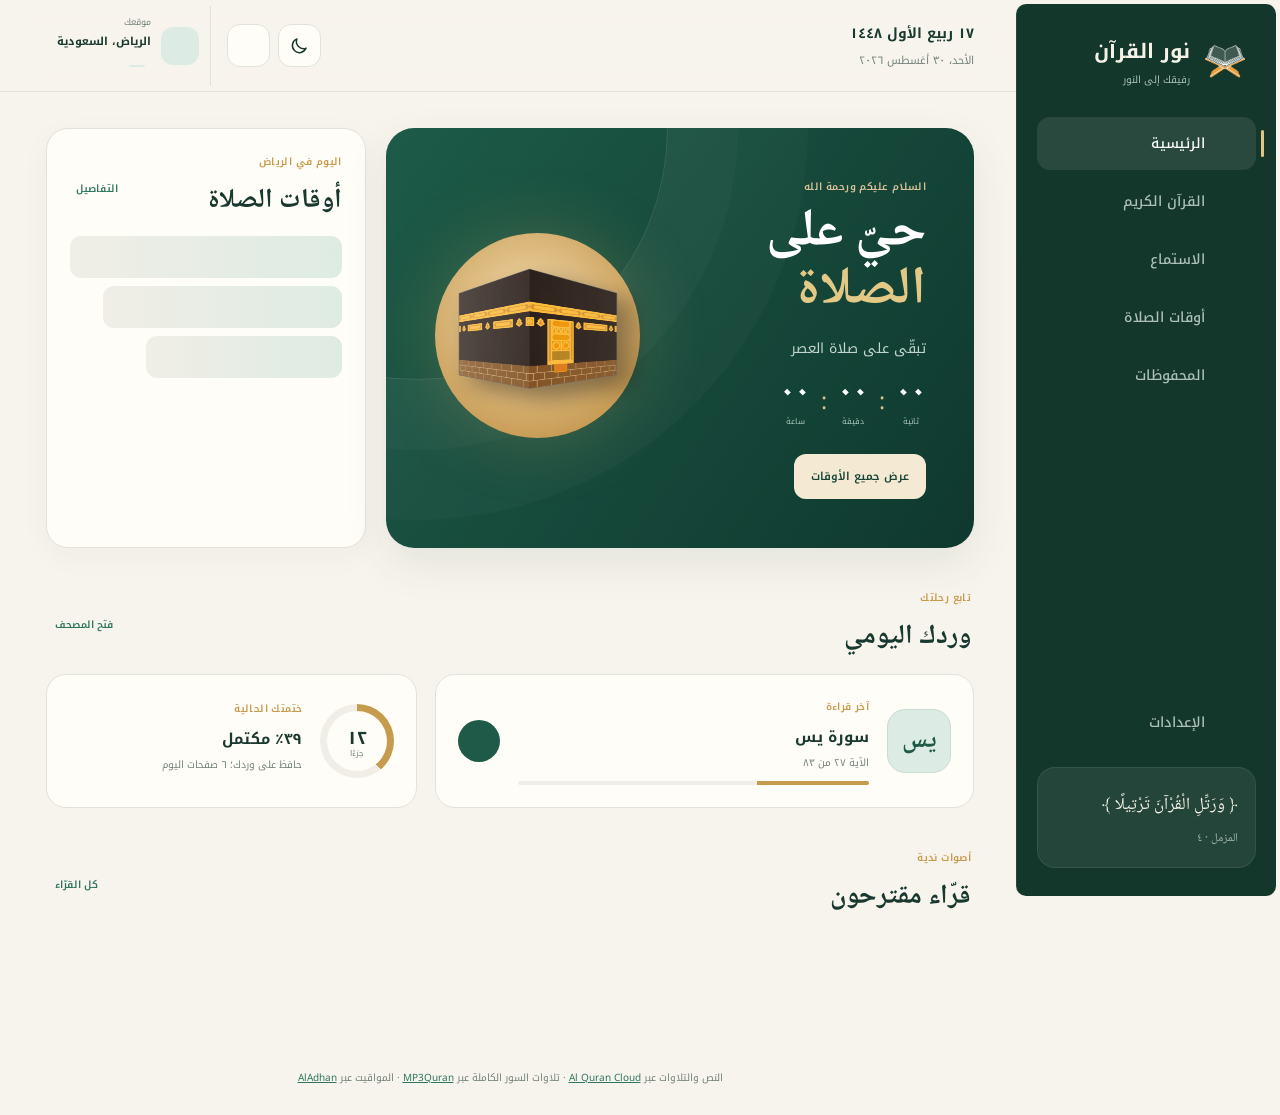
==== index.html @ 20596fef "Add files via upload" ====
<!doctype html>
<html lang="ar" dir="rtl">
  <head>
    <meta charset="utf-8" />
    <meta name="viewport" content="width=device-width, initial-scale=1" />
    <!-- <meta name="theme-color" content="#14372c" /> -->
    <meta name="apple-mobile-web-app-capable" content="yes" />
    <meta name="apple-mobile-web-app-status-bar-style" content="black-translucent" />
    <meta name="apple-mobile-web-app-title" content="نور القرآن" />
    <title>نور القرآن</title>
    <meta name="description" content="أوقات الصلاة، قراءة القرآن الكريم والاستماع إليه بصوت نخبة من القرّاء." />
    <link rel="manifest" href="manifest.webmanifest" />
    <link rel="icon" href="icons/logo.png" sizes="192x192" type="image/png" />
    <link rel="icon" href="icons/logo.png" sizes="512x512" type="image/png" />
    <link rel="apple-touch-icon" href="icons/apple-touch-icon.png" />
    <link rel="preconnect" href="https://fonts.googleapis.com">
    <link rel="preconnect" href="https://fonts.gstatic.com" crossorigin>
    <link href="https://fonts.googleapis.com/css2?family=Noto+Kufi+Arabic:wght@400;500;600;700&family=Noto+Naskh+Arabic:wght@500;600;700&family=Noto+Sans:wght@400;500;600;700&display=swap" rel="stylesheet">
    <link rel="stylesheet" href="styles.css?v=40" />
    <script src="i18n.js?v=2"></script>
  </head>
  <body>
    <div class="app-shell">
      <aside class="sidebar" id="appSidebar" data-i18n-aria="sidebar_aria" aria-label="التنقل الرئيسي">
        <a class="brand" href="#home" data-route="home" data-i18n-aria="brand_aria" aria-label="نور القرآن - الرئيسية">
          <span class="brand-mark" id="brandMark">
            <img src="icons/logo.png" alt="">
          </span>
          <span><b id="brandName">نور القرآن</b> <small data-i18n="brand_tagline">رفيقك إلى النور</small></span>
        </a>
        <nav class="side-nav">
          <button class="nav-item active" data-route="home"><span class="nav-icon" data-icon="home"></span> <span class="name" data-i18n="nav_home">الرئيسية</span></button>
          <button class="nav-item" data-route="quran"><span class="nav-icon" data-icon="book"></span> <span class="name" data-i18n="nav_quran">القرآن الكريم</span></button>
          <button class="nav-item" data-route="listen"><span class="nav-icon" data-icon="headphones"></span> <span class="name" data-i18n="nav_listen">الاستماع</span></button>
          <button class="nav-item" data-route="prayer"><span class="nav-icon" data-icon="clock"></span> <span class="name" data-i18n="nav_prayer">أوقات الصلاة</span></button>
          <button class="nav-item" data-route="favorites"><span class="nav-icon" data-icon="heart"></span> <span class="name" data-i18n="nav_favorites">المحفوظات</span></button>
        </nav>
        <div class="side-bottom">
          <button class="nav-item" data-route="settings"><span class="nav-icon" data-icon="settings"></span> <span class="name" data-i18n="nav_settings">الإعدادات</span></button>
          <div class="daily-card" lang="ar" dir="rtl">
            <span class="spark" data-icon="sparkle"></span>
            <p>﴿ وَرَتِّلِ الْقُرْآنَ تَرْتِيلًا ﴾</p>
            <small>المزمل · ٤</small>
          </div>
        </div>
      </aside>
      <main>
        <header class="topbar">
          <button class="menu-button" id="menuButton" data-icon="menu" data-i18n-aria="menu_aria" aria-label="فتح القائمة" aria-expanded="false" aria-controls="appSidebar"></button>
          <div class="top-date">
            <b id="hijriDate">١٧ ربيع الأول ١٤٤٨</b>
            <span id="gregorianDate">الأحد، ٣٠ أغسطس ٢٠٢٦</span>
          </div>
          <div class="top-actions">
            <button class="icon-button" id="themeQuick" data-icon="moon" data-i18n-aria="theme_aria" aria-label="تبديل المظهر"></button>
            <button class="icon-button" data-route="settings" data-icon="settings" data-i18n-aria="settings_aria" aria-label="الإعدادات"></button>
            <div class="location-pill" id="locationPill" role="button" tabindex="0">
              <span data-icon="pin"></span>
              <div>
                <small data-i18n="your_location">موقعك</small>
                <b>الرياض، السعودية</b><span class="location-source-badge" id="locationSourceBadge"></span>
              </div>
            </div>
          </div>
        </header>
        <section class="page active" id="homePage">
          <div class="home-grid">
            <article class="hero-card">
              <div class="hero-copy">
                <span class="eyebrow" data-i18n="greeting">السلام عليكم ورحمة الله</span>
                <h1><span data-i18n="hero_title">حيّ على</span> <em data-i18n="hero_em">الصلاة</em></h1>
                <p>تبقّى على صلاة العصر</p>
                <div class="countdown" id="countdown">
                  <span>٠٠<small>ساعة</small></span>
                  <i>:</i>
                  <span>٠٠<small>دقيقة</small></span>
                  <i>:</i>
                  <span>٠٠<small>ثانية</small></span>
                </div>
                <button class="soft-button" data-route="prayer" data-i18n="view_all_times">عرض جميع الأوقات</button>
              </div>
              <div class="hero-ornament" aria-hidden="true">
                <div class="sun-disc"></div>
                <div class="mosque-line">
                  <img src="icons/kaaba.png" alt="">
                </div>
              </div>
            </article>
            <article class="prayer-card" id="homePrayerCard" aria-live="polite">
              <div class="section-head">
                <div>
                  <span class="eyebrow" id="homeTodayIn">اليوم في الرياض</span>
                  <h2 data-i18n="prayer_times_heading">أوقات الصلاة</h2>
                </div>
                <button class="text-button" data-route="prayer" data-i18n="details">التفاصيل</button>
              </div>
              <div id="homePrayerList" class="prayer-list">
                <div class="skeleton-line"></div>
                <div class="skeleton-line"></div>
                <div class="skeleton-line"></div>
              </div>
            </article>
          </div>
          <div class="section-head wide">
            <div>
              <span class="eyebrow" data-i18n="continue_journey">تابع رحلتك</span>
              <h2 data-i18n="daily_wird">وردك اليومي</h2>
            </div>
            <button class="text-button" data-route="quran" data-i18n="open_mushaf">فتح المصحف</button>
          </div>
          <div class="reading-grid">
            <article class="continue-card">
              <div class="surah-medallion">يس</div>
              <div>
                <span class="eyebrow" data-i18n="last_read">آخر قراءة</span>
                <h3>سورة يس</h3>
                <p>الآية ٢٧ من ٨٣</p>
                <div class="progress">
                  <i style="width:32%"></i>
                </div>
              </div>
              <button class="round-play" data-route="quran" data-i18n-aria="continue_aria" aria-label="متابعة القراءة">
                <span class="directional-arrow" aria-hidden="true"></span>
              </button>
            </article>
            <article class="khatma-card">
              <div class="ring">
                <strong>١٢</strong>
                <small data-i18n="juz_unit">جزءًا</small>
              </div>
              <div>
                <span class="eyebrow" data-i18n="khatma_current">ختمتك الحالية</span>
                <h3><span id="khatmaPercent">٣٩٪</span> <span data-i18n="complete_suffix">مكتمل</span></h3>
                <p data-i18n="khatma_tip">حافظ على وردك؛ ٦ صفحات اليوم</p>
              </div>
            </article>
          </div>
          <div class="section-head wide">
            <div>
              <span class="eyebrow" data-i18n="sweet_voices">أصوات ندية</span>
              <h2 data-i18n="suggested_reciters">قرّاء مقترحون</h2>
            </div>
            <button class="text-button" data-route="listen" data-i18n="all_reciters">كل القرّاء</button>
          </div>
          <div class="reciters-strip" id="homeReciters"></div>
        </section>
        <section class="page" id="quranPage">
          <div class="page-title">
            <div>
              <span class="eyebrow" data-i18n="book_of_allah">كتاب الله</span>
              <h1 data-i18n="quran_title">القرآن الكريم</h1>
              <p data-i18n="quran_subtitle">اقرأ وتدبّر، واحفظ موضعك للعودة إليه في أي وقت.</p>
            </div>
            <div class="completion">
              <b>٣٩٪</b>
              <span data-i18n="current_khatma">الختمة الحالية</span>
            </div>
          </div>
          <div class="toolbar">
            <label class="search">
              <span data-icon="search"></span>
              <input id="surahSearch" type="search" data-i18n-placeholder="search_surah_ph" placeholder="ابحث باسم السورة..." />
            </label>
            <div class="segmented">
              <button class="active" id="tabSurahs" data-list-tab="surahs" data-i18n="tab_surahs">السور</button>
              <button id="tabJuz" data-list-tab="juz" data-i18n="tab_juz">الأجزاء</button>
              <button data-route="favorites" data-i18n="tab_favorites">المحفوظات</button>
            </div>
          </div>
          <div class="surah-list" id="surahList"></div>
        </section>
        <section class="page" id="readerPage">
          <div class="reader-top">
            <button class="back-button" data-route="quran" data-i18n="back_to_surahs">العودة للسور</button>
            <div>
              <span id="readerMeta"></span>
              <h1 id="readerTitle">—</h1>
            </div>
            <div class="font-control">
              <button class="icon-button" id="fontButton" data-icon="textSize" data-i18n-aria="font_aria" aria-label="حجم الخط" aria-expanded="false" aria-controls="fontMenu"></button>
              <div class="font-menu" id="fontMenu" hidden>
                <button type="button" data-font-size="26">صغير</button>
                <button type="button" data-font-size="31">متوسط</button>
                <button type="button" data-font-size="38">كبير</button>
              </div>
            </div>
          </div>
          <article class="mushaf">
            <div class="bismillah" hidden>بِسْمِ اللَّهِ الرَّحْمَنِ الرَّحِيمِ</div>
            <div id="ayahText" class="ayah-text" aria-live="polite">
              <p class="empty-inline" data-i18n="loading_ayahs">جاري تحميل الآيات...</p>
            </div>
            <div class="ayah-actions">
              <button id="saveReading" data-i18n="save_position">حفظ الموضع</button>
              <button id="listenCurrentSurah" data-i18n="listen_to_surah">استمع للسورة</button>
              <button id="shareCurrentSurah" data-i18n="share_action">مشاركة</button>
            </div>
          </article>
        </section>
        <section class="page" id="listenPage">
          <div class="page-title">
            <div>
              <span class="eyebrow" data-i18n="listen_heart">استمع بقلبك</span>
              <h1 data-i18n="listen_title">الاستماع للقرآن</h1>
              <p data-i18n="listen_subtitle">القرآن كاملًا بأصوات عشرة من نخبة قرّاء العالم الإسلامي.</p>
            </div>
          </div>
          <div class="listen-toolbar">
            <label class="search reciter-search">
              <span data-icon="search"></span>
              <input id="reciterSearch" type="search" data-i18n-placeholder="reciter_search_ph" placeholder="ابحث عن قارئ..." />
            </label>
            <label class="surah-picker">
              <span data-i18n="surah_label">السورة</span>
              <select id="listenSurah"></select>
            </label>
          </div>
          <div class="reciters-grid" id="recitersGrid"></div>
        </section>
        <section class="page" id="prayerPage">
          <div class="page-title">
            <div>
              <span class="eyebrow" data-i18n="precise_times">مواقيت دقيقة</span>
              <h1 data-i18n="prayer_title">أوقات الصلاة</h1>
              <p id="prayerLocationLabel" data-i18n="loading_location">جاري تحديد الموقع وطريقة الحساب...</p>
            </div>
            <div class="location-actions">
              <button class="outline-button" id="useLocation"><span data-i18n="use_my_location">استخدام موقعي</span></button>
              <button class="outline-button" id="pickLocationManually"><span data-i18n="choose_location">اختيار الموقع</span></button>
            </div>
          </div>
          <div class="prayer-hero">
            <div>
              <span data-i18n="next_prayer">الصلاة القادمة</span>
              <h2 id="nextPrayerName">—</h2>
              <p><span data-i18n="remaining_word">متبقٍّ</span> <b id="prayerCountdown">—:—:—</b></p>
            </div>
            <div class="adhan-time">
              <small data-i18n="adhan_time">وقت الأذان</small>
              <strong id="nextPrayerTime">—:—</strong>
              <span id="nextPrayerPeriod"></span>
            </div>
          </div>
          <div class="week-prayers">
            <div class="week-head">
              <button id="previousDay" data-direction-icon="previous"></button>
              <h3 id="prayerDateLabel">اليوم</h3>
              <button id="nextDay" data-direction-icon="next"></button>
            </div>
            <div class="prayer-tiles" id="prayerTiles"></div>
          </div>
          <div class="info-grid">
            <article>
              <span data-icon="sunrise"></span>
              <div>
                <small data-i18n="sunrise_word">شروق الشمس</small>
                <b id="sunriseInfo">—</b>
              </div>
            </article>
            <article>
              <span data-icon="moon"></span>
              <div>
                <small data-i18n="midnight_word">منتصف الليل</small>
                <b id="midnightInfo">—</b>
              </div>
            </article>
            <article>
              <span class="qibla-arrow" id="qiblaArrow" data-icon="navigation"></span>
              <div>
                <small data-i18n="qibla_word">اتجاه القبلة</small>
                <b id="qiblaInfo">—</b>
              </div>
            </article>
          </div>
        </section>
        <section class="page" id="favoritesPage">
          <div class="page-title">
            <div>
              <span class="eyebrow" data-i18n="personal_space">مساحتك الخاصة</span>
              <h1 data-i18n="fav_title">المحفوظات</h1>
              <p data-i18n="fav_subtitle">الآيات والسور ومواضع القراءة التي حفظتها.</p>
            </div>
          </div>
          <div id="favoritesContent"></div>
        </section>
        <section class="page" id="settingsPage">
          <div class="page-title">
            <div>
              <span class="eyebrow" data-i18n="tailored">تجربة تناسبك</span>
              <h1 data-i18n="settings_title">الإعدادات</h1>
              <p data-i18n="settings_subtitle">خصّص مظهر قرائن ولغته وتفضيلات التنبيه.</p>
            </div>
          </div>
          <div class="settings-layout">
            <section class="settings-card">
              <div class="settings-title">
                <span data-icon="palette"></span>
                <div>
                  <h2 data-i18n="appearance_title">مظهر التطبيق</h2>
                  <p data-i18n="appearance_subtitle">اختر الوضع المريح لعينيك</p>
                </div>
              </div>
              <div class="theme-options">
                <button data-theme-value="light"><i class="preview light-preview"></i> <b data-i18n="theme_light">نهاري</b></button>
                <button data-theme-value="dark"><i class="preview dark-preview"></i> <b data-i18n="theme_dark">ليلي</b></button>
                <button class="selected" data-theme-value="system"><i class="preview system-preview"></i> <b data-i18n="theme_system">النظام</b></button>
              </div>
            </section>
            <section class="settings-card">
              <div class="settings-title">
                <span data-icon="language"></span>
                <div>
                  <h2 data-i18n="language_title">لغة التطبيق</h2>
                  <p data-i18n="language_subtitle">اختر من أكثر من ٢٠ لغة</p>
                </div>
              </div>
              <label class="select-label" style="margin-bottom: 14px;">
                <span data-i18n="display_language">لغة العرض</span>
                <select id="languageSelect"></select>
              </label>
              <label class="toggle-row">
                <div>
                  <b data-i18n="eastern_numerals">الأرقام العربية</b>
                  <small data-i18n="eastern_numerals_desc">عرض الأوقات بالأرقام ١، ٢، ٣</small>
                </div>
                <input id="easternNumeralsToggle" type="checkbox" checked />
              </label>
            </section>
            <section class="settings-card">
              <div class="settings-title">
                <span data-icon="bell"></span>
                <div>
                  <h2 data-i18n="prayer_notif_title">الصلاة والتنبيهات</h2>
                  <p data-i18n="prayer_notif_subtitle">تحكّم في التذكيرات</p>
                </div>
              </div>
              <label class="toggle-row">
                <div>
                  <b data-i18n="prayer_notif_toggle">تنبيه وقت الصلاة</b>
                  <small data-i18n="prayer_notif_desc">إشعار نظام عند دخول الوقت</small>
                </div>
                <input id="prayerNotifications" type="checkbox" />
              </label>
              <label class="toggle-row">
                <div>
                  <b data-i18n="daily_reminder_toggle">تذكير الورد اليومي</b>
                  <small data-i18n="daily_reminder_desc">تذكير يومي داخل التطبيق</small>
                </div>
                <input id="dailyReminder" type="checkbox" />
              </label>
              <label class="toggle-row">
                <div>
                  <b data-i18n="sunrise_notif_toggle">إشعار الشروق</b>
                  <small data-i18n="sunrise_notif_desc">قبل الشروق بعشر دقائق</small>
                </div>
                <input id="sunriseNotification" type="checkbox" />
              </label>
            </section>
            <section class="settings-card">
              <div class="settings-title">
                <span data-icon="pin"></span>
                <div>
                  <h2 data-i18n="location_calc_title">الموقع والحساب</h2>
                  <p data-i18n="location_calc_subtitle">إعدادات المواقيت والبيانات</p>
                </div>
              </div>
              <button class="setting-link" id="settingsLocation">
                <span><b data-i18n="location_label">الموقع</b> <small id="settingsLocationText">الرياض، السعودية</small><span class="location-source-badge" id="settingsLocationSourceBadge"></span></span>
                <i class="setting-chevron" aria-hidden="true"></i>
              </button>
              <label class="select-label method-label">
                <span data-i18n="calc_method_label">طريقة حساب الصلاة</span>
                <select id="calculationMethod">
                  <option value="4" data-i18n="cm_umm_qura">جامعة أم القرى</option>
                  <option value="3" data-i18n="cm_mwl">رابطة العالم الإسلامي</option>
                  <option value="5" data-i18n="cm_egypt">الهيئة المصرية العامة للمساحة</option>
                  <option value="2" data-i18n="cm_isna">الجمعية الإسلامية لأمريكا الشمالية</option>
                  <option value="8" data-i18n="cm_gulf">منطقة الخليج</option>
                  <option value="10" data-i18n="cm_qatar">دولة قطر</option>
                  <option value="13" data-i18n="cm_turkey">رئاسة الشؤون الدينية التركية</option>
                </select>
              </label>
              <button class="setting-link" id="clearLocalData">
                <span><b data-i18n="clear_data">مسح البيانات المحلية</b> <small data-i18n="clear_data_desc">المحفوظات وموضع القراءة والإعدادات</small></span>
                <i class="setting-chevron" aria-hidden="true"></i>
              </button>
              <button class="setting-link" id="openAbout">
                <span><b data-i18n="about">حول نور القرآن</b> <small id="aboutVersion" data-i18n="about_version">الإصدار ٢.٠ · البيانات: Al Quran Cloud وAlAdhan</small></span>
                <i class="setting-chevron" aria-hidden="true"></i>
              </button>
            </section>
          </div>
        </section>
      </main>
    </div>
    <div class="player" id="player" hidden>
      <div class="player-surah"><img src="icons/images/Mishari.jpg" alt="صورة القارئ مشاري راشد العفاسي" decoding="async"></div>
      <div class="track-info">
        <b id="trackTitle">سورة الرحمن</b>
        <span id="trackReciter">مشاري راشد العفاسي</span>
        <small id="playerStatus" class="player-status" role="status" aria-live="polite"></small>
      </div>
      <audio id="audio" preload="metadata"></audio>
      <div class="player-controls">
        <button id="prevTrack" data-icon="skipBack" aria-label="الآية السابقة"></button>
        <button id="playPause" class="main-play" data-icon="play" aria-label="تشغيل" aria-pressed="false"></button>
        <button id="nextTrack" data-icon="skipForward" aria-label="الآية التالية"></button>
        <button id="automatic" data-icon="autoplay" aria-label="تفعيل الانتقال التلقائي بين السور" aria-pressed="false"></button>
      </div>
      <div class="timeline">
        <span id="currentTime">٠:٠٠</span>
        <input id="seek" type="range" min="0" max="100" value="0">
        <span id="duration">—:—</span>
      </div>
      <label class="volume-control" aria-label="مستوى الصوت"><span data-icon="volume"></span><input id="volume" type="range" min="0" max="1" step="0.05" value="1"></label>
      <button class="close-player" id="closePlayer" data-icon="close" aria-label="إغلاق مشغّل التلاوة"></button>
    </div>
    <div class="mobile-backdrop" id="backdrop"></div>
    <div class="toast" id="toast" role="status" aria-live="polite"></div>
    <div class="modal-overlay" id="locationModal" hidden>
      <div class="modal-card">
        <div class="modal-head">
          <h2 data-i18n="choose_location">اختيار الموقع</h2>
          <button class="icon-button" id="closeLocationModal" data-icon="close" data-i18n-aria="close_aria" aria-label="إغلاق"></button>
        </div>
        <button class="outline-button" id="modalUseCurrentLocation" style="width:100%"><span data-i18n="use_my_location">استخدام موقعي</span></button>
        <label class="search">
          <span data-icon="search"></span>
          <input id="citySearchInput" type="search" data-i18n-placeholder="search_city_ph" placeholder="ابحث عن مدينة أو دولة...">
        </label>
        <div id="citySearchResults" class="city-results"></div>
      </div>
    </div>
    <div class="modal-overlay" id="aboutModal" hidden>
      <article class="modal-card about-card" role="dialog" aria-modal="true" aria-labelledby="aboutTitle">
        <div class="modal-head">
          <h2 id="aboutTitle">حول نور القرآن</h2>
          <button class="icon-button" id="closeAbout" data-icon="close" aria-label="إغلاق"></button>
        </div>
        <p>تطبيق للقراءة والاستماع وحفظ السور والآيات ومواضع القراءة، مع مواقيت الصلاة واتجاه القبلة.</p>
        <p>الإصدار ٢.٠</p>
        <p>مصادر البيانات: <a href="https://alquran.cloud" target="_blank" rel="noreferrer">Al Quran Cloud</a> و<a href="https://mp3quran.net" target="_blank" rel="noreferrer">MP3Quran</a> و<a href="https://aladhan.com" target="_blank" rel="noreferrer">AlAdhan</a>.</p>
      </article>
    </div>
    <div class="modal-overlay" id="ayahActionsModal" hidden>
      <article class="modal-card ayah-actions-card" role="dialog" aria-modal="true" aria-labelledby="ayahActionsTitle">
        <div class="modal-head">
          <h2 id="ayahActionsTitle" lang="ar" dir="rtl"></h2>
          <button class="icon-button" id="closeAyahActions" data-icon="close" aria-label="إغلاق"></button>
        </div>
        <div id="explanation">نص تفسير الأيه...</div>
        <div class="ayah-context-actions">
          <button type="button" id="saveAyahAction">حفظ الآية</button>
          <button type="button" id="shareAyahAction">مشاركة الآية</button>
        </div>
      </article>
    </div>
    <footer class="source-credit">
      <span data-i18n="footer_credit_1">النص والتلاوات عبر</span>
      <a href="https://alquran.cloud" target="_blank" rel="noreferrer">Al Quran Cloud</a>
      <span id="fullRecitationsCredit">· تلاوات السور الكاملة عبر</span>
      <a href="https://mp3quran.net" target="_blank" rel="noreferrer">MP3Quran</a>
      <span data-i18n="footer_credit_2">· المواقيت عبر</span>
      <a href="https://aladhan.com" target="_blank" rel="noreferrer">AlAdhan</a>
    </footer>
    <script src="app.js?v=40"></script>
  </body>
</html>
---- styles.css ----
:root {
  --bg: #f7f4ed;
  --surface: #fffdf8;
  --surface-2: #f0eee6;
  --ink: #19382f;
  --muted: #73827c;
  --line: #e3e2d9;
  --green: #1e5a47;
  --green-2: #2e765e;
  --mint: #dcebe3;
  --gold: #c79b4d;
  --shadow: 0 16px 44px rgba(29,62,51,.09);
  --radius: 22px;
  --font-ui: "Noto Kufi Arabic",sans-serif;
  --font-quran: "Noto Naskh Arabic",serif;
}
* {
  box-sizing: border-box;
}
html {
  scroll-behavior: smooth;
}
body {
  margin: 0;
  -webkit-tap-highlight-color: transparent;
  background: var(--bg);
  color: var(--ink);
  font-family: var(--font-ui);
  font-size: 14px;
}
:focus-visible {
  outline-color: #e1c586 !important;
}
button,a,input,article {
  outline-color: #0000 !important;
}
img {
  transition: .2s !important;
}
.ui-icon {
  width: 1.25em;
  height: 1.25em;
  display: block;
  flex: 0 0 auto;
  fill: none;
  stroke: currentColor;
  stroke-width: 1.8;
  stroke-linecap: round;
  stroke-linejoin: round;
}
.has-icon {
  display: inline-flex;
  align-items: center;
  justify-content: center;
  gap: 7px;
}
.icon-button,.menu-button,.player-controls button,.close-player {
  align-items: center;
  justify-content: center;
}
.icon-button,.player-controls button,.close-player {
  display: inline-flex;
}
.icon-button .ui-icon,.menu-button .ui-icon,.player-controls .ui-icon,.close-player .ui-icon {
  width: 20px;
  height: 20px;
}

#closeLocationModal:active, .outline-button:active, .icon-button:active, .back-button:active svg, .text-button:active {
  opacity: .7;
}

.app-shell {
  min-height: 100vh;
}
.sidebar {
  position: fixed;
  overflow: auto;
  z-index: 100;
  inset-block: 0;
  inset-inline: 0 auto;
  width: 260px;
  background: #14372c;
  color: #f6f2e7;
  padding: 28px 20px;
  display: flex;
  flex-direction: column;
  border-inline-end: 1px solid rgba(255,255,255,.08);
  margin: 4px;
  margin-left: 0;
  border-radius: 10px;
}
[dir="ltr"] .sidebar {
  margin-left: 4px;
  margin-right: 0 !important;
  border-radius: 10px;
}
.brand {
  display: flex;
  gap: 12px;
  align-items: center;
  color: inherit;
  text-decoration: none;
  padding: 0 8px 28px;
}
.brand-mark {
  display: grid;
  place-items: center;
  width: 46px;
  height: 46px;
  border-radius: 15px;
  background: #e9d4a800;
  color: #14372c;
  font-family: var(--font-quran);
  font-size: 28px;
  font-weight: 700;
  /* box-shadow: inset 0 0 0 5px rgba(255,255,255,.25); */
}
.brand-mark img {
  height: 40px;
}
.brand b {
  display: block;
  font-size: 20px;
}
.brand small {
  display: block;
  color: #a9c0b7;
  font-size: 10px;
  /* margin-top: 2px; */
}
.side-nav {
  display: grid;
  gap: 5px;
}
.nav-item {
  border: 0;
  width: 100%;
  background: transparent;
  color: #acc0b9;
  border-radius: 13px;
  padding: 13px 16px;
  display: flex;
  align-items: center;
  gap: 13px;
  font: 500 13px var(--font-ui);
  cursor: pointer;
  text-align: start;
  transition: .2s;
}
.nav-item .nav-icon {
  font-size: 19px;
  width: 22px;
  text-align: center;
}
.nav-item .nav-icon .ui-icon { width: 21px; height: 21px; margin: auto; }
.nav-item .name { width: auto; font-size: inherit; text-align: start; }
.nav-item:hover,.nav-item.active {
  background: rgba(255,255,255,.09);
  color: white;
}
.nav-item.active {
  box-shadow: inset -3px 0 #e1c586;
}
.side-bottom {
  margin-top: auto;
}
.daily-card {
  position: relative;
  overflow: hidden;
  margin-top: 18px;
  padding: 17px;
  background: rgba(255,255,255,.07);
  border: 1px solid rgba(255,255,255,.08);
  border-radius: 18px;
}
.daily-card .spark {
  position: absolute;
  left: 12px;
  top: 8px;
  color: #e1c586;
}
.daily-card p {
  font-family: var(--font-quran);
  font-size: 17px;
  margin: 6px 0;
}
.daily-card small {
  color: #9db6ad;
}
main {
  margin-inline-start: 260px;
  min-height: 100vh;
}
.topbar {
  height: 92px;
  display: flex;
  align-items: center;
  justify-content: space-between;
  padding: 0 4.5%;
  border-bottom: 1px solid var(--line);
  background: color-mix(in srgb,var(--bg) 88%,transparent);
  backdrop-filter: blur(14px);
  position: sticky;
  top: 0;
  z-index: 30;
}
.top-date b,.top-date span {
  display: block;
}
.top-date span {
  font-size: 11px;
  color: var(--muted);
  margin-top: 3px;
}
.top-actions {
  display: flex;
  align-items: center;
  gap: 8px;
}
.icon-button {
  width: 43px;
  height: 43px;
  border: 1px solid var(--line);
  background: var(--surface);
  border-radius: 13px;
  color: var(--ink);
  font-size: 18px;
  cursor: pointer;
}
.location-pill {
  display: flex;
  align-items: center;
  gap: 10px;
  margin-inline-start: 8px;
  padding: 7px 11px;
  border-inline-start: 1px solid var(--line);
}
.location-pill>span {
  display: grid;
  place-items: center;
  width: 38px;
  height: 38px;
  border-radius: 12px;
  background: var(--mint);
}
.location-pill small,.location-pill b {
  display: block;
}
.location-pill small {
  color: var(--muted);
  font-size: 9px;
}
.location-pill b {
  font-size: 11px;
}
.menu-button {
  display: none;
}
#menuButton svg {
  width: 24px !important;
  height: 24px !important;
}

.page {
  display: none;
  padding: 36px 4.5% 120px;
  max-width: 1500px;
  margin: auto;
  animation: pageIn .35s ease;
}
.page.active {
  display: block;
}
@keyframes pageIn {
  from {
    opacity: 0;
    transform: translateY(8px);
  }
  to {
    opacity: 1;
    transform: none;
  }
}
.home-grid {
  display: grid;
  grid-template-columns: minmax(0,1.7fr) minmax(320px,.8fr);
  gap: 20px;
}
.hero-card {
  position: relative;
  overflow: hidden;
  min-height: 420px;
  border-radius: 28px;
  background: linear-gradient(125deg,#1d5b48,#0f382e);
  color: white;
  padding: 48px;
  display: flex;
  align-items: center;
  box-shadow: var(--shadow);
}
.hero-card:before {
  content: "";
  position: absolute;
  width: 500px;
  height: 500px;
  left: -220px;
  top: -250px;
  border: 1px solid rgba(255,255,255,.12);
  border-radius: 50%;
  box-shadow: 0 0 0 70px rgba(255,255,255,.025),0 0 0 140px rgba(255,255,255,.018);
}
.hero-copy {
  position: relative;
  z-index: 2;
}
.eyebrow {
  display: block;
  color: var(--gold);
  font-size: 10px;
  font-weight: 600;
  letter-spacing: .04em;
  margin-bottom: 7px;
}
.hero-card .eyebrow {
  color: #d8c397;
}
.hero-card h1 {
  font-family: var(--font-quran);
  font-size: 53px;
  line-height: 1.1;
  margin: 9px 0 14px;
}
.hero-card h1 em {
  color: #e4c886;
  font-style: normal;
}
.hero-card p {
  color: #c4d5cf;
  margin: 0 0 18px;
}
.countdown {
  direction: ltr;
  display: flex;
  align-items: flex-start;
  gap: 11px;
  margin-bottom: 25px;
}
[dir="rtl"] .countdown {
  justify-content: right;
}
[dir="ltr"] h1, [dir="ltr"] h2 {
  font-family: inherit !important;
}
.countdown span {
  font-size: 26px;
  font-weight: 600;
  display: grid;
  text-align: center;
  line-height: 1;
}
.countdown small {
  font: 400 8px var(--font-ui);
  color: #a9c4bb;
  margin-top: 8px;
}
.countdown i {
  font-style: normal;
  color: #d9c18b;
  font-size: 23px;
}
.soft-button,.primary-button {
  border: 0;
  border-radius: 12px;
  padding: 12px 17px;
  background: #f4ead4;
  color: #164335;
  font: 600 11px var(--font-ui);
  cursor: pointer;
}
.hero-ornament {
  position: absolute;
  left: 0;
  bottom: 0;
  width: 52%;
  height: 100%;
}
.sun-disc {
  position: absolute;
  width: 205px;
  height: 205px;
  border-radius: 50%;
  background: radial-gradient(circle at 45% 40%,#f4ddb0,#b98636);
  left: 16%;
  top: 25%;
  box-shadow: 0 0 70px rgba(218,183,107,.23);
}
.mosque-line {
  position: absolute;
  user-select: none;
  padding-bottom: 8px;
  top: 0;
  bottom: 0;
  left: 16%;
  font-size: 280px;
  color: #0b2d25;
  transform: scaleX(1.35);
  opacity: .95;
  display: flex;
  align-items: center;
  justify-content: center;
  width: 205px;
}
.mosque-line::after {
  position: absolute;
  z-index: 5;
  content: '';
  width: 100%;
  height: 100%;
  left: 0;
  top: 0;
}
.mosque-line img {
    max-height: 130px !important;
    margin-bottom: 10px;
    filter: drop-shadow(10px 10px 10px #00000063);
}
.prayer-card,.settings-card,.week-prayers {
  background: var(--surface);
  border: 1px solid var(--line);
  border-radius: var(--radius);
  padding: 23px;
  box-shadow: 0 8px 30px rgba(30,60,50,.04);
}
.section-head {
  display: flex;
  justify-content: space-between;
  align-items: center;
  margin-bottom: 12px;
}
.section-head h2,.page-title h1 {
  font-family: var(--font-quran);
  font-size: 27px;
  margin: 0;
}
.text-button {
  border: 0;
  background: none;
  color: var(--green-2);
  font: 600 10px var(--font-ui);
  cursor: pointer;
}
[dir="rtl"] .text-button, [dir="rtl"] .has-icon {
  direction: ltr;
}

[dir="ltr"] .text-button, [dir="ltr"] .has-icon {
  direction: rtl;
}

.prayer-row {
  height: 52px;
  display: flex;
  justify-content: space-between;
  align-items: center;
  border-top: 1px solid var(--line);
  padding: 0 8px;
}
.prayer-row:first-of-type {
  border-top: 0;
}
.prayer-row div {
  display: flex;
  align-items: center;
  gap: 10px;
}
.prayer-icon {
  width: 29px;
  color: var(--green-2);
  font-size: 18px;
  text-align: center;
}
.prayer-icon .ui-icon { width: 20px; height: 20px; margin: auto; }
.prayer-icon.sunrise {
  color: var(--gold);
}
.prayer-row b {
  font-size: 12px;
}
.prayer-row time {
  direction: ltr;
  font-weight: 600;
}
.prayer-row.current {
  position: relative;
  background: var(--mint);
  border: 0;
  border-radius: 12px;
  color: var(--green);
  box-shadow: 0 1px 0 7px var(--surface);
}
.prayer-row.current svg {
  /* stroke: rgb(228 203 141); */
}
.prayer-row.current small {
  font-size: 8px;
  background: var(--green);
  color: white;
  padding: 3px 7px;
  border-radius: 20px;
}
.wide {
  margin: 40px 3px 14px;
}
.reading-grid {
  display: grid;
  grid-template-columns: 1.45fr 1fr;
  gap: 18px;
}
.continue-card,.khatma-card {
  background: var(--surface);
  border: 1px solid var(--line);
  border-radius: 20px;
  padding: 22px;
  display: flex;
  align-items: center;
  gap: 18px;
}
.surah-medallion,.player-surah {
  width: 64px;
  height: 64px;
  flex: 0 0 auto;
  display: grid;
  place-items: center;
  border-radius: 18px;
  background: var(--mint);
  font: 700 25px var(--font-quran);
  color: var(--green);
  border: 1px solid #c7ddd1;
}
.continue-card h3,.khatma-card h3 {
  margin: 2px 0;
  font-size: 15px;
}
.continue-card p,.khatma-card p {
  margin: 2px 0 9px;
  color: var(--muted);
  font-size: 10px;
}
.continue-card>div:nth-child(2) {
  flex: 1;
}
.progress {
  height: 4px;
  border-radius: 4px;
  background: var(--surface-2);
  overflow: hidden;
}
.progress i {
  display: block;
  height: 100%;
  background: var(--gold);
}
.round-play {
  width: 42px;
  height: 42px;
  border: 0;
  border-radius: 50%;
  background: var(--green);
  color: white;
  cursor: pointer;
}
.ring {
  width: 74px;
  height: 74px;
  display: grid;
  place-items: center;
  border-radius: 50%;
  background: conic-gradient(var(--gold) 39%,var(--surface-2) 0);
  position: relative;
}
.ring:after {
  content: "";
  position: absolute;
  inset: 7px;
  border-radius: 50%;
  background: var(--surface);
}
.ring strong,.ring small {
  z-index: 1;
  position: absolute;
}
.ring strong {
  font-size: 18px;
  top: 17px;
}
.ring small {
  font-size: 8px;
  bottom: 17px;
  color: var(--muted);
}
.reciters-strip {
  display: grid;
  grid-template-columns: repeat(5,1fr);
  gap: 14px;
}
.mini-reciter {
  background: var(--surface);
  border: 1px solid var(--line);
  border-radius: 18px;
  padding: 16px;
  text-align: center;
  cursor: pointer;
  transition: .2s;
}
.mini-reciter:hover,.reciter-card:hover {
  transform: translateY(-3px);
  box-shadow: var(--shadow);
}
.avatar {
  user-select: none;
  width: 64px;
  height: 64px;
  margin: auto auto 10px;
  border-radius: 50%;
  display: grid;
  place-items: center;
  background: linear-gradient(145deg,#dcece2,#bdcfbf);
  color: var(--green);
  font: 700 22px var(--font-quran);
  border: 4px solid var(--surface);
  box-shadow: 0 0 0 1px var(--line);
  overflow: hidden;
}
.avatar img {
  display: block;
  width: 100%;
  height: 100%;
  /* border-radius: inherit; */
  object-fit: cover;
  object-position: center top;
}
.mini-reciter b {
  display: block;
  font-size: 10px;
}
.mini-reciter small {
  color: var(--muted);
  font-size: 8px;
}
.page-title {
  display: flex;
  justify-content: space-between;
  align-items: flex-end;
  margin: 8px 0 30px;
}
.page-title h1 {
  font-size: 38px;
}
.page-title p {
  color: var(--muted);
  margin: 7px 0 0;
}
.completion {
  width: 105px;
  height: 105px;
  display: grid;
  place-items: center;
  border-radius: 50%;
  background: conic-gradient(var(--gold) 0%,var(--surface-2) 0); /*39%*/
  position: relative;
}
.completion:after {
  content: "";
  position: absolute;
  inset: 8px;
  border-radius: 50%;
  background: var(--bg);
}
.completion b,.completion span {
  position: absolute;
  z-index: 1;
}
.completion b {
  top: 25px;
  font-size: 20px;
}
.completion span {
  bottom: 24px;
  font-size: 8px;
  color: var(--muted);
}
.toolbar {
  display: flex;
  align-items: center;
  justify-content: space-between;
  gap: 20px;
  margin-bottom: 20px;
}
.search {
  height: 40px;
  max-width: 460px;
  flex: 1 auto;
  background: var(--surface);
  border: 1px solid var(--line);
  border-radius: 25px;
  display: flex;
  align-items: center;
  gap: 10px;
  padding: 0 15px;
}
.search input {
  border: 0;
  outline: 0;
  background: transparent;
  color: var(--ink);
  font: 400 11px var(--font-ui);
  width: 100%;
}
.dark input::placeholder {
  color: rgba(255, 255, 255, 0.459);
}
.segmented {
  display: flex;
  padding: 4px;
  background: var(--surface-2);
  border-radius: 12px;
}
.segmented button {
  border: 0;
  background: transparent;
  color: var(--muted);
  padding: 9px 17px;
  border-radius: 9px;
  font: 500 10px var(--font-ui);
  cursor: pointer;
}
.segmented button.active {
  background: var(--surface);
  color: var(--ink);
  box-shadow: 0 2px 8px rgba(0,0,0,.06);
}
.surah-list {
  display: grid;
  grid-template-columns: repeat(3,1fr);
  gap: 11px;
}
.surah-item {
  display: flex;
  align-items: center;
  gap: 13px;
  text-align: start;
  padding: 14px;
  border: 1px solid var(--line);
  border-radius: 16px;
  background: var(--surface);
  color: var(--ink);
  cursor: pointer;
  font-family: var(--font-ui);
  transition: .2s;
}
.surah-item:hover {
  border-color: #a9c8b8;
  background: var(--mint);
}
.surah-number {
  width: 40px;
  height: 40px;
  display: grid;
  place-items: center;
  background: var(--surface-2);
  clip-path: polygon(50% 0,88% 22%,100% 62%,69% 100%,31% 100%,0 62%,12% 22%);
  font-size: 10px;
}
.surah-item div:nth-child(2) {
  flex: 1;
}
.surah-item b,.surah-item small {
  display: block;
}
.surah-item b {
  font: 700 17px var(--font-quran);
}
.surah-item small {
  font-size: 8px;
  color: var(--muted);
}
.surah-arabic {
  font: 600 17px var(--font-quran);
  color: var(--green-2);
  display: none;
}
.reader-top {
  display: flex;
  align-items: center;
  justify-content: space-between;
  text-align: center;
  margin-bottom: 22px;
}
.reader-top h1 {
  font: 700 30px var(--font-quran);
  margin: 2px;
}
.reader-top span {
  font-size: 9px;
  color: var(--muted);
}
.font-control {
  position: relative;
}
.font-menu {
  position: absolute;
  z-index: 20;
  inset-block-start: calc(100% + 8px);
  inset-inline-end: 0;
  min-width: 145px;
  padding: 7px;
  border: 1px solid var(--line);
  border-radius: 12px;
  background: var(--surface);
  box-shadow: var(--shadow);
}
.font-menu[hidden] { display: none; }
.font-menu button {
  width: 100%;
  border: 0;
  border-radius: 8px;
  padding: 9px 12px;
  background: transparent;
  color: var(--ink);
  font: 600 10px var(--font-ui);
  text-align: start;
  cursor: pointer;
}
.font-menu button:hover,.font-menu button.active { background: var(--mint); }
.back-button,.outline-button {
  border: 1px solid var(--line);
  background: var(--surface);
  color: var(--ink);
  padding: 11px 15px;
  border-radius: 12px;
  font: 500 10px var(--font-ui);
  cursor: pointer;
}
.dark .back-button, .dark .outline-button {
  background: #1d3f35;
}
.reader-top .icon-button, .reader-top .back-button {
  width: 43px;
  height: 43px;
}
.back-button span {
  display: none;
}
.back-button svg {
  width: 20px;
  height: 20px;
}

.mushaf {
  max-width: 900px;
  margin: auto;
  background: var(--surface);
  border: 1px solid var(--line);
  border-radius: 24px;
  padding: 45px 7%;
  box-shadow: var(--shadow);
  text-align: center;
}
.mushaf .bismillah {
  display: block !important;
}
.bismillah {
  font: 700 30px var(--font-quran);
  color: var(--green);
  border-bottom: 1px solid var(--line);
  padding-bottom: 26px;
  margin-bottom: 25px;
}
.ayah-text {
  font: 600 31px/2.2 var(--font-quran);
  color: #263c35;
}
.ayah-unit {
  position: relative;
  border-radius: 8px;
  cursor: context-menu;
}
.ayah-unit:focus-visible,.ayah-unit.context-active {
  background: color-mix(in srgb,var(--gold) 14%,transparent);
  outline: 2px solid color-mix(in srgb,var(--gold) 55%,transparent) !important;
  outline-offset: 4px;
}
.ayah-text .ayah-badge {
  display: inline-flex;
  justify-content: center;
  line-height: 0;
  align-items: center;
  font-family: system-ui;
  width: 32px;
  height: 32px;
  font-size: 14px;
  color: var(--green);
  border: 1px solid var(--gold);
  border-radius: 50%;
  vertical-align: middle;
  user-select: none;
  background: var(--surface);
}
.ayah-badge a {
  background-image: url(./icons/Qr.png);
  background-size: cover;
  position: absolute;
  padding: 20px;
}

.ayah-text .ayah-unit {
  display: inline;
  transition: background-color 0.4s;
}
.ayah-text .ayah-unit.saved-position {
    border-radius: 8px;
    padding: 2px 4px;
        /* background: 
    color-mix(in srgb, var(--gold) 14%, transparent); */
        /* outline: 2px solid 
    color-mix(in srgb, var(--gold) 55%, transparent) !important; */
    /* outline-offset: 4px; */
}
.ayah-text .ayah-unit.saved-position .ayah-badge {
  /* animation: move 1s ease-in-out infinite alternate; */
  color: white;
  background: var(--gold);
  transform: scale(1.1);
}

@keyframes move {
    from {
      transform: scale(1);
    }

    to {
      border-color: #ffdb66;
      transform: scale(1.2);
    }
}

.ayah-actions {
  display: flex;
  justify-content: center;
  gap: 8px;
  border-top: 1px solid var(--line);
  margin-top: 30px;
  padding-top: 22px;
  position: sticky;
  bottom: 22px;
  background: var(--surface);
  box-shadow: 0 30px 0px 0px var(--surface);
}
.ayah-actions button {
  border: 0;
  background: var(--surface-2);
  padding: 9px 13px;
  border-radius: 10px;
  color: var(--ink);
  font: 500 9px var(--font-ui);
  cursor: pointer;
}
.reciter-search {
  margin-bottom: 24px;
}
.reciters-grid {
  display: grid;
  grid-template-columns: repeat(5,1fr);
  gap: 15px;
}
.reciter-card {
  background: var(--surface);
  border: 1px solid var(--line);
  border-radius: 20px;
  padding: 22px 16px;
  text-align: center;
  transition: .2s;
  font-weight: 400;
  overflow: hidden;
  text-overflow: ellipsis;
  white-space: nowrap;
  width: 100%;
}
.reciter-card .avatar {
  user-select: none;
  width: 78px;
  height: 78px;
  font-size: 26px;
}
.reciter-card h3 {
  font-size: 12px;
  margin: 10px 0 4px;
  font-weight: 400;
  overflow: hidden;
  text-align: center;
  text-overflow: ellipsis;
  white-space: nowrap;
  width: 100%;
  max-width: 100%;
}
.reciter-card p {
  font-size: 8px;
  color: var(--muted);
  margin: 0 0 14px;
}
.reciter-card button {
  width: 100%;
  border: 0;
  background: var(--mint);
  color: var(--green);
  border-radius: 10px;
  padding: 9px;
  font: 600 9px var(--font-ui);
  cursor: pointer;
}
.reciter-card button svg {
  width: 2.10em;
  height: 2.10em;
}
[dir="rtl"] .reciter-card button {
  direction: rtl;
}
[dir="ltr"] .reciter-card button {
  direction: ltr;
}

.prayer-hero {
  background: linear-gradient(120deg,#163f33,#23664f);
  color: white;
  border-radius: 26px;
  padding: 30px 40px;
  display: flex;
  align-items: center;
  justify-content: space-between;
  margin-bottom: 18px;
  box-shadow: var(--shadow);
}
.prayer-hero span,.prayer-hero small {
  color: #bad0c8;
  font-size: 10px;
}
.prayer-hero h2 {
  font: 700 36px var(--font-quran);
  margin: 4px 0;
}
.prayer-hero p {
  margin: 0;
  font-size: 11px;
}
.adhan-time {
  text-align: end;
}
.adhan-time strong {
  font-size: 39px;
  display: block;
  line-height: 1.2;
  direction: ltr;
}
.week-head {
  display: flex;
  justify-content: space-between;
  align-items: center;
  margin-bottom: 18px;
}
.week-head h3 {
  font-size: 13px;
}
.week-head button {
  border: 0;
  background: var(--surface-2);
  width: 32px;
  height: 32px;
  border-radius: 9px;
  direction: ltr !important;
}
.prayer-tiles {
  display: grid;
  grid-template-columns: repeat(6,1fr);
  gap: 10px;
  min-height: 142px;
}
.prayer-tiles article {
  padding: 20px 8px;
  text-align: center;
  border: 1px solid var(--line);
  border-radius: 15px;
}
.prayer-tiles article svg {
  display: inline !important;
}
.prayer-tiles article>span,.prayer-tiles b,.prayer-tiles time {
  display: block;
}
.prayer-tiles article>span {
  font-size: 22px;
  color: var(--green-2);
  margin-bottom: 7px;
}
.prayer-tiles .sun>span {
  color: var(--gold);
}
.prayer-tiles b {
  font-size: 10px;
}
.prayer-tiles time {
  font-size: 13px;
  margin-top: 7px;
  direction: ltr;
}
.prayer-tiles article.active {
  background: var(--green);
  color: white;
  border-color: var(--green);
}
.prayer-tiles article.active>span {
  color: #e4c886;
}
.info-grid {
  display: grid;
  grid-template-columns: repeat(3,1fr);
  gap: 14px;
  margin-top: 18px;
}
.info-grid article {
  display: flex;
  align-items: center;
  gap: 12px;
  background: var(--surface);
  border: 1px solid var(--line);
  border-radius: 16px;
  padding: 17px;
}
.info-grid>article>span {
  user-select: none;
  display: grid;
  justify-content: center;
  align-items: center;
  width: 41px;
  height: 41px;
  border-radius: 12px;
  background: var(--mint);
}
.info-grid small,.info-grid b {
  display: block;
}
.info-grid small {
  color: var(--muted);
  font-size: 8px;
}
.info-grid b {
  font-size: 10px;
}
.empty-state {
  max-width: 520px;
  margin: 80px auto;
  text-align: center;
}
.empty-state>div {
  font-size: 44px;
  color: var(--gold);
}
.empty-state h2 {
  font: 700 25px var(--font-quran);
  margin: 10px;
}
.empty-state p {
  color: var(--muted);
}
.primary-button {
  background: var(--green);
  color: white;
  margin-top: 10px;
}
.settings-layout {
  display: grid;
  grid-template-columns: 1fr 1fr;
  gap: 18px;
}
.settings-title {
  display: flex;
  align-items: center;
  gap: 12px;
  margin-bottom: 20px;
}
.settings-title>span {
  width: 43px;
  height: 43px;
  display: grid;
  place-items: center;
  border-radius: 13px;
  background: var(--mint);
  color: var(--green);
  font-size: 18px;
}
.settings-title>span .ui-icon { width: 21px; height: 21px; }
.settings-title h2 {
  font-size: 14px;
  margin: 0;
}
.dark .settings-title>span svg {
  color: white;
}

.settings-title p {
  font-size: 9px;
  color: var(--muted);
  margin: 3px 0;
}
.theme-options {
  display: grid;
  grid-template-columns: repeat(3,1fr);
  gap: 10px;
}
.theme-options button {
  transition: .20s;
  background: transparent;
  border: 1px solid var(--line);
  border-radius: 12px;
  padding: 7px;
  color: var(--ink);
  font: 500 9px var(--font-ui);
  cursor: pointer;
}
.theme-options button.selected {
  border-color: var(--green);
  box-shadow: 0 0 0 2px color-mix(in srgb,var(--green) 15%,transparent);
}
.preview {
  display: block;
  height: 65px;
  border-radius: 8px;
  margin-bottom: 6px;
  border: 1px solid var(--line);
  position: relative;
  overflow: hidden;
}
.preview:before {
  content: "";
  position: absolute;
  inset-inline-start: 7px;
  top: 7px;
  width: 20%;
  height: 80%;
  border-radius: 3px;
}
.preview:after {
  content: "";
  position: absolute;
  inset-inline-end: 7px;
  top: 7px;
  width: 62%;
  height: 15%;
  border-radius: 3px;
  box-shadow: 0 15px 0,0 30px 0;
}
.light-preview {
  background: #f7f4ed;
  color: #e5e2d9;
}
.light-preview:before {
  background: #164033;
}
.dark-preview {
  background: #102a23;
  color: #28463e;
}
.dark-preview:before {
  background: #d2b873;
}
.system-preview {
  background: linear-gradient(90deg,#102a23 50%,#f7f4ed 50%);
  color: #777;
}
.system-preview:before {
  background: #2d745d;
}
.select-label {
  display: grid;
  gap: 7px;
  font-size: 9px;
  color: var(--muted);
}
select {
  width: 100%;
  border: 1px solid var(--line);
  background: var(--surface-2);
  color: var(--ink);
  border-radius: 11px;
  padding: 11px;
  font: 500 10px var(--font-ui);
}
.toggle-row,.setting-link {
  display: flex;
  justify-content: space-between;
  align-items: center;
  padding: 13px 0;
  border-top: 1px solid var(--line);
}
.toggle-row b,.toggle-row small,.setting-link b,.setting-link small {
  display: block;
}
.toggle-row b,.setting-link b {
  font-size: 10px;
}
.toggle-row small,.setting-link small {
  font-size: 8px;
  color: var(--muted);
  margin-top: 3px;
}
.toggle-row input {
  appearance: none;
  width: 42px;
  height: 23px;
  border-radius: 20px;
  background: #cfd6d2;
  position: relative;
  cursor: pointer;
}
.toggle-row input:after {
  content: "";
  position: absolute;
  width: 17px;
  height: 17px;
  border-radius: 50%;
  background: white;
  top: 3px;
  inset-inline-start: 3px;
  transition: .2s;
}
.toggle-row input:checked {
  background: var(--green);
}
.toggle-row input:checked:after {
  inset-inline-start: 22px;
}
.setting-link {
  width: 100%;
  border-width: 1px 0 0;
  border-style: solid;
  border-color: var(--line);
  background: none;
  color: var(--ink);
  font-family: var(--font-ui);
  text-align: start;
  cursor: pointer;
}
.setting-link i {
  font-size: 20px;
  color: var(--muted);
}
.player {
  position: fixed;
  overflow: hidden;
  z-index: 50;
  bottom: 18px;
  inset-inline-end: 24px;
  inset-inline-start: 284px;
  min-height: 78px;
  /* background: #102f27; */
  background: linear-gradient(125deg, #1d5b48, #0f382e);
  color: white;
  border: 1px solid rgba(255, 255, 255, .12);
  border-radius: 20px;
  display: flex;
  align-items: center;
  gap: 14px;
  padding: 10px 22px;
  padding-bottom: 34px;
  box-shadow: 0 20px 55px rgba(8, 32, 25, .35);
}
.player:before {
  content: "";
  position: absolute;
  z-index: -1;
  width: 400px;
  height: 400px;
  left: -220px;
  top: -250px;
  border: 1px solid rgba(255, 255, 255, .12);
  border-radius: 50%;
  box-shadow: 0 0 0 70px rgba(255, 255, 255, .025), 0 0 0 140px rgba(255, 255, 255, .018);
}

.player[hidden] {
  display: none;
}
.player-surah {
  overflow: hidden;
  width: 53px;
  height: 53px;
  border-radius: 13px;
  background: #d9c28c;
  color: #16372d;
}
.player-surah img {
  display: block;
  width: 100%;
  height: 100%;
  object-fit: cover;
  object-position: center;
}
.track-info {
  width: auto;
  flex: 1;
}
.track-info b,.track-info span {
  display: block;
}
.track-info b {
  font-size: 11px;
}
.track-info span {
  font-size: 8px;
  color: #a9beb7;
  margin-top: 3px;
}
.player-status {
  display: block;
  min-height: 1.2em;
  margin-top: 3px;
  color: #e1c586;
  font-size: 8px;
}
.player.is-loading .main-play {
  cursor: progress;
  opacity: .72;
}
.volume-control {
  direction: ltr;
  display: flex;
  align-items: center;
  gap: 5px;
  font-size: 12px;
}
.volume-control input {
  width: 72px;
  accent-color: #d9c28c;
}
.player-controls {
  display: flex;
  align-items: center;
  gap: 8px;
  direction: ltr !important;
}
.player-controls button,.close-player {
  border: 0;
  background: transparent;
  color: white;
  font-size: 15px;
  cursor: pointer;
}
.player-controls .main-play {
  width: 42px;
  height: 42px;
  border-radius: 50%;
  background: white;
  color: #14372c;
}
.player-controls .main-play svg {
  width: 26px;
  height: 26px;
}
#automatic.active .ui-icon {
  stroke: #d9c592;
}
#automatic.active {
  /* background: rgba(217,197,146,.12); */
  border-radius: 50%;
}
.volume-control .ui-icon { width: 18px; height: 18px; }
.timeline {
  direction: ltr;
  display: flex;
  align-items: center;
  gap: 8px;
  flex: 1;
  position: absolute;
  bottom: 4px;
  left: 16px;
  right: 16px;
}
.timeline span {
  color: #aac0b8;
  font-size: 12px;
}
.timeline input {
  width: 100%;
  accent-color: #d9c28c;
}
.close-player {
  font-size: 25px;
}
.mobile-backdrop {
  display: block;
  position: fixed;
  inset: 0;
  z-index: 70;
  background: rgba(0,0,0,.4);
  backdrop-filter: blur(4px);
  opacity: 0;
  visibility: hidden;
  pointer-events: none;
  transition: opacity .2s, visibility 0s linear .2s;
}
body.dark {
  --bg: #0b201a;
  --surface: #102b23;
  --surface-2: #17382f;
  --ink: #f0eee7;
  --muted: #91aaa1;
  --line: #26463c;
  --mint: #1c493b;
  --green: #58a988;
  --green-2: #75c3a3;
  --shadow: 0 16px 44px rgba(0,0,0,.22);
}
body.dark .sidebar {
  background: #071813;
}
body.dark .soft-button {
  background: #d6c28f;
}
body.dark .prayer-row.current {
  color: #dff5ea;
}
body.dark .player {
  background: #061a14;
}
.dark .week-head button svg {
  color: white;
}
.dark .prayer-tiles article.active {
  background: #065745;
  border-color: #065745;
}
.dark .modal-overlay, .dark .custom-select-layer.touch {
  background: rgb(0 0 0 / 53%);
}


@media(max-width:1100px) {
  .mosque-line {
    padding-top: 10px;
  }
  .sidebar {
    width: 225px;
  }
  main {
    margin-inline-start: 225px;
  }
  .home-grid {
    grid-template-columns: 1fr;
  }
  .hero-card {
    min-height: 360px;
  }
  .prayer-card {
    display: grid;
    grid-template-columns: repeat(2,1fr);
    column-gap: 16px;
  }
  .prayer-card .section-head {
    grid-column: 1/-1;
  }
  .reciters-grid {
    grid-template-columns: repeat(3,1fr);
  }
  .surah-list {
    grid-template-columns: repeat(2,1fr);
  }
  .reciters-strip {
    grid-template-columns: repeat(3,1fr);
  }
  .mini-reciter:nth-child(n+4) {
    display: none;
  }
  .player {
    inset-inline-start: 249px;
  }
}
@media(max-width:760px) {
  .ayah-actions button span {
    display: none !important;
  }
  .ayah-actions button svg {
    width: 20px;
    height: 20px;
  }
  .sidebar {
    transform: translateX(105%);
    transition: .25s;
    width: 270px;
    /* margin: 0 !important; */
  }
  .sidebar.open {
    transform: none;
    box-shadow: -9px 0px 78px #00000047;
  }
  .mobile-backdrop.show {
    opacity: 1;
    visibility: visible;
    pointer-events: auto;
    transition-delay: 0s;
  }
  main {
    margin: 0;
  }
  .topbar {
    height: 74px;
    padding: 0 18px;
  }
  .menu-button {
    display: block;
    border: 0;
    background: none;
    color: var(--ink);
    font-size: 21px;
  }
  .top-date span {
    display: none;
  }
  .top-actions .icon-button:nth-child(2),.location-pill {
    display: none;
  }
  .page {
    padding: 25px 16px 115px;
  }
  .home-grid,.reading-grid,.settings-layout {
    grid-template-columns: 1fr;
  }
  .hero-card {
    min-height: 340px;
    padding: 30px 25px;
  }
  .hero-card h1 {
    font-size: 42px;
  }
  .hero-ornament {
    opacity: .55;
    width: 60%;
  }
  .prayer-card {
    display: block;
  }
  .page-title {
    align-items: flex-start;
  }
  .page-title h1 {
    font-size: 32px;
  }
  .page-title p {
    font-size: 11px;
  }
  .completion {
    width: 78px;
    height: 78px;
  }
  .completion b {
    top: 16px;
  }
  .completion span {
    bottom: 17px;
  }
  .toolbar {
    align-items: stretch;
    flex-direction: column;
  }
  .search {
    max-width: none;
    width: 100%;
  }
  .surah-list {
    grid-template-columns: 1fr;
  }
  .reciters-grid {
    grid-template-columns: repeat(2,1fr);
  }
  .prayer-tiles {
    grid-template-columns: repeat(3,1fr);
  }
  .info-grid {
    grid-template-columns: 1fr;
  }
  .mushaf {
    padding: 30px 20px;
  }
  .ayah-text {
    font-size: 25px;
  }
  .bismillah {
    font-size: 25px;
  }
  .reader-top {
    gap: 8px;
  }
  .reader-top .back-button {
    font-size: 0;
  }
  .reader-top .back-button:first-letter {
    font-size: 18px;
  }
  .player {
    left: 10px;
    right: 10px;
    bottom: 16px;
    gap: 8px;
    padding: 12px 14px;
    padding-bottom: 30px;
  }
  .player .volume-control {
    display: none !important;
  }
  .track-info {
    width: auto;
    flex: 1;
  }
  .timeline {
    position: absolute;
    bottom: 4px;
    left: 16px;
    right: 16px;
  }
  .timeline span {
    /* display: none; */
    font-size: 12px;
  }
  .player-surah {
    display: none;
    width: 44px;
    height: 44px;
    border-radius: 11px;
  }
  .reciters-strip {
    grid-template-columns: repeat(3,1fr);
  }
  .mini-reciter {
    padding: 12px 7px;
  }
  .avatar {
    width: 54px;
    height: 54px;
  }
  .theme-options {
    gap: 6px;
  }
  .adhan-time strong {
    font-size: 30px;
  }
}
@media(max-width:430px) {
  .hero-ornament {
    display: none;
  }
  .hero-card {
    min-height: 330px;
  }
  .home-grid {
    gap: 14px;
  }
  .reciters-grid {
    grid-template-columns: 1fr 1fr;
  }
  .prayer-hero {
    padding: 25px 22px;
  }
  .week-prayers {
    padding: 16px;
  }
  .prayer-tiles {
    gap: 6px;
    min-height: 130px;
  }
  .prayer-tiles article {
    padding: 14px 4px;
  }
  .ayah-actions {
    flex-wrap: wrap;
  }
  .top-date b {
    font-size: 11px;
  }
}
/* Functional application states */
.prayer-list {
  display: block;
}
.skeleton-line {
  height: 42px;
  margin: 8px 0;
  border-radius: 11px;
  background: linear-gradient(90deg,var(--surface-2),var(--mint),var(--surface-2));
  background-size: 220% 100%;
  animation: shimmer 1.4s infinite;
}
.skeleton-line:nth-child(2) {
  width: 88%;
}
.skeleton-line:nth-child(3) {
  width: 72%;
}
@keyframes shimmer {
  to {
    background-position: -220% 0;
  }
}
.listen-toolbar {
  display: flex;
  gap: 14px;
  align-items: flex-end;
  margin-bottom: 24px;
}
.listen-toolbar .reciter-search {
  margin: 0;
}
.surah-picker {
  min-width: 240px;
  display: grid;
  gap: 6px;
  color: var(--muted);
  font-size: 9px;
}
.surah-picker select {
  height: 48px;
  background: var(--surface);
}
.ayah-row.current-reading {
  background: color-mix(in srgb,var(--mint) 65%,transparent);
  border-radius: 14px;
}
.reader-loading {
  min-height: 150px;
  display: grid;
  place-items: center;
  align-content: center;
  gap: 12px;
  color: var(--muted);
  font: 500 11px var(--font-ui);
}
.reader-loading i {
  display: block;
  width: 34px;
  height: 34px;
  border: 3px solid var(--line);
  border-top-color: var(--green);
  border-radius: 50%;
  animation: spin .8s linear infinite;
}
@keyframes spin {
  to {
    transform: rotate(360deg);
  }
}
.ayah-text {
  font-size: var(--reader-size,31px);
  line-height: 1.9;
  text-align: center !important;
}
.ayah-row {
  position: relative;
  padding: 28px 62px 28px 8px;
  border-bottom: 1px solid var(--line);
  scroll-margin-top: 120px;
}
.ayah-row:last-child {
  border-bottom: 0;
}
.ayah-row>p {
  font: 600 var(--reader-size,31px)/2 var(--font-quran);
  margin: 0;
  color: #263c35;
}
.dark .ayah-row>p {
  color: #eff5f1;
}
.ayah-tools {
  position: absolute;
  right: 0;
  top: 34px;
  display: grid;
  gap: 7px;
  justify-items: center;
}
.ayah-tools>span {
  width: 36px;
  height: 36px;
  display: grid;
  place-items: center;
  border: 1px solid var(--gold);
  border-radius: 50%;
  font: 600 13px var(--font-ui);
  color: var(--green);
}
.ayah-tools button {
  width: 31px;
  height: 31px;
  border: 0;
  border-radius: 9px;
  background: var(--surface-2);
  color: var(--green);
  cursor: pointer;
  font-size: 11px;
}
.ayah-tools button.saved {
  color: #a75e4a;
}
.translation {
  display: block;
  margin-top: 8px;
  color: var(--muted);
  font: 400 13px/1.9 var(--font-ui);
}
.load-error {
  padding: 60px 15px;
  text-align: center;
  font: 400 12px var(--font-ui);
}
.load-error b {
  font-size: 16px;
}
.load-error p {
  color: var(--muted);
}
.load-error button {
  border: 0;
  background: var(--green);
  color: white;
  padding: 10px 18px;
  border-radius: 10px;
  font: 600 10px var(--font-ui);
  cursor: pointer;
}
.empty-inline {
  grid-column: 1/-1;
  padding: 50px;
  text-align: center;
  color: var(--muted);
}
.favorites-list {
  display: grid;
  gap: 11px;
  max-width: 850px;
}
.favorites-list article {
  display: flex;
  align-items: center;
  gap: 15px;
  background: var(--surface);
  border: 1px solid var(--line);
  border-radius: 16px;
  padding: 14px 18px;
}
.favorite-number {
  width: 42px;
  height: 42px;
  display: grid;
  place-items: center;
  border-radius: 50%;
  background: var(--mint);
  color: var(--green);
  font-weight: 700;
}
.favorites-list article>div {
  flex: 1;
}
.favorites-list h3 {
  margin: 3px 0;
  font: 700 17px var(--font-quran);
}
.favorites-list small {
  color: var(--muted);
  font-size: 9px;
}
.favorites-list button {
  border: 0;
  background: var(--mint);
  color: var(--green);
  border-radius: 9px;
  padding: 8px 13px;
  font: 600 9px var(--font-ui);
  cursor: pointer;
}
.favorites-list button.remove {
  background: var(--surface-2);
  color: var(--muted);
  font-size: 17px;
  padding: 5px 11px;
}
.saved-section { margin-bottom: 28px; }
.saved-section .section-head { margin-bottom: 12px; }
.saved-actions { display: flex; gap: 7px; flex-wrap: wrap; }
.about-card p { color: var(--muted); line-height: 1.9; }
.about-card a { color: var(--green); }
.ayah-actions-card { max-width: 520px; }
.ayah-actions-card h2 {
  max-width: calc(100% - 48px);
  margin: 0;
  overflow: hidden;
  color: var(--ink);
  font: 700 21px/1.8 var(--font-quran);
  text-overflow: ellipsis;
  white-space: nowrap;
}
.ayah-context-actions {
  display: grid;
  gap: 10px;
  margin-top: 18px;
}
.ayah-context-actions button {
  width: 100%;
  border: 1px solid var(--line);
  border-radius: 12px;
  padding: 13px 16px;
  background: var(--surface-2);
  color: var(--green);
  font: 700 11px var(--font-ui);
  text-align: start;
  cursor: pointer;
}
.ayah-context-actions button.saved { color: #a75e4a; background: #f4e4df; }
.method-label {
  margin: 6px 0 14px;
}
.qibla-arrow {
  transition: transform .5s ease;
}
.qibla-arrow .ui-icon { width: 21px; height: 21px; }
.toast {
  position: fixed;
  z-index: 100;
  inset-inline-end: 30px;
  bottom: 112px;
  max-width: 360px;
  padding: 13px 18px;
  border-radius: 13px;
  background: #173f33;
  color: white;
  box-shadow: var(--shadow);
  font-size: 10px;
  opacity: 0;
  transform: translateY(12px);
  pointer-events: none;
  transition: .25s;
}
.toast.show {
  opacity: 1;
  transform: none;
}
.toast.error {
  background: #7a3f36;
}
.source-credit {
  margin-inline-start: 260px;
  padding: 14px 4.5% 28px;
  text-align: center;
  color: var(--muted);
  font-size: 10px;
}
.source-credit a {
  color: var(--green-2);
}
@media(max-width:1100px) {
  .prayer-card .prayer-list {
    grid-column: 1/-1;
  }
  .source-credit {
    margin-inline-start: 225px;
  }
}
@media(max-width:760px) {
  .listen-toolbar {
    align-items: stretch;
    flex-direction: column;
  }
  .surah-picker {
    min-width: 0;
  }
  .source-credit {
    margin-inline-start: 0;
    padding-bottom: 20px;
  }
  .toast {
    left: 14px;
    right: 14px;
    bottom: 103px;
    max-width: none;
    text-align: center;
  }
  .ayah-row {
    padding-right: 50px;
  }
  .ayah-row>p {
    line-height: 1.85;
  }
  .translation {
    font-size: 11px;
  }
}
/* Juz reader: surah heading inserted between grouped ayahs */
.juz-surah-heading {
  margin: 28px 0 12px;
  font-family: 'Noto Naskh Arabic',serif;
  font-size: 1.3rem;
  text-align: center;
  color: var(--ink,#14372c);
}
.juz-surah-heading:first-child {
  margin-top: 0;
}
/* أيقونة إضافة/إزالة من المفضلة داخل بطاقة السورة */
.fav-toggle {
  cursor: pointer;
  font-size: 18px;
  line-height: 1;
  padding: 4px;
  color: var(--muted,#8a9a91);
  user-select: none;
  transition: .2s;
  flex: 0 0 auto;
}
.fav-toggle:hover {
  color: #c0392b;
  transform: scale(1.1);
}
.fav-toggle.active {
  color: #c0392b;
}
.fav-toggle .ui-icon { width: 19px; height: 19px; }
.fav-toggle.active .ui-icon,.ayah-context-actions button.saved .ui-icon { fill: currentColor; }
.search [data-icon] .ui-icon,.location-pill [data-icon] .ui-icon,.info-grid [data-icon] .ui-icon {
  width: 20px;
  height: 20px;
}
.directional-arrow .ui-icon,.setting-chevron .ui-icon,.week-head button .ui-icon { width: 18px; height: 18px; }
.empty-state .ui-icon { width: 38px; height: 38px; margin: auto; }
.surah-medallion .ui-icon { width: 20px; height: 20px; margin: auto; }
.saved-actions .ui-icon { width: 16px; height: 16px; }
/* Direction-aware international interface */
html[data-script="international"] {
  --font-ui: "Noto Sans",system-ui,-apple-system,"Segoe UI",sans-serif;
}
body {
  text-align: start;
}
button,input,select {
  font-family: var(--font-ui);
}
input,select {
  direction: inherit;
  text-align: start;
}
.brand-mark,.surah-arabic,.ayah-text,.bismillah,.juz-surah-heading,.daily-card {
  font-family: var(--font-quran);
}
.nav-item {
  position: relative;
  box-shadow: none!important;
}
.nav-item.active:after {
  content: "";
  right: -8px;
  position: absolute;
  inset-block: 9px;
  inset-inline-end: 0;
  width: 3px;
  margin: 4px 0px;
  border-radius: 3px;
  background: #e1c586;
  animation: item .40s ease;
}
@keyframes item {
  from {
    opacity: 0;
    margin: 14px 0px;
  }
  to {
    opacity: 1;
    margin: 4px 0px;
  }
}

.name  {
  font-size: 14px !important;
  width: max-content !important;
}
.hero-copy {
  max-width: 58%;
}
[dir="ltr"] .hero-card:before {
  left: auto;
  right: -220px;
}
[dir="ltr"] .hero-ornament {
  left: auto;
  right: 0;
  transform: scaleX(-1);
}
[dir="ltr"] .hero-ornament>* {
  transform: scaleX(-1);
}
[dir="ltr"] .hero-ornament .mosque-line {
  transform: scaleX(-1.35);
}
[dir="ltr"] .surah-arabic,[dir="ltr"] .daily-card {
  direction: rtl;
  text-align: right;
}
[dir="ltr"] .nav-item.active:after  {
  left: -8px;
  right: auto;
}
[dir="ltr"] .page-title h1 {
  font-family: inherit;
  line-height: 1.7;
}

.surah-item>div:nth-child(2) {
  min-width: 0;
}
.surah-item b,.mini-reciter b,.reciter-card h3 {
  overflow-wrap: anywhere;
}
.page-title>div:first-child,.section-head>div,.settings-title>div {
  min-width: 0;
}
.setting-chevron {
  font-style: normal;
}
.week-head button,.round-play {
  display: grid;
  place-items: center;
}

.dark .reciter-card button {
  color: white;
}

.dark .ayah-text {
  color: white;
}

@media(max-width:760px) {
  body  {
    user-select: none !important;
  }
  .custom-select-panel > header {
    display: flex !important;
  }
  .sun-disc {
    width: 180px;
    height: 180px;
  }
  .mosque-line {
    padding-top: 22px;
    width: 180px;
  }
  .mosque-line img {
    max-height: 114px !important;
  }
  [dir="ltr"] .sidebar {
    transform: translateX(-105%);
  }
  [dir="ltr"] .sidebar.open {
    transform: none;
  }
  .hero-copy {
    max-width: 66%;
  }
  .segmented {
    width: 100%;
  }
  .segmented button {
    flex: 1;
    white-space: normal;
  }
  .page-title {
    gap: 14px;
  }
  .page-title p {
    overflow-wrap: anywhere;
  }
}
@media(max-width:430px) {
  .hero-copy {
    max-width: 100%;
    width: 100%;
    text-align: center;
  }
  .countdown {
    justify-content: center !important;
  }
  .page-title {
    flex-wrap: wrap;
  }
  .completion {
    margin-inline-start: auto;
  }
  .settings-card {
    padding: 19px;
  }
  .theme-options button {
    padding: 6px 3px;
  }
}

/* ── مصدر الموقع + نافذة اختيار الموقع يدويًا ── */
.location-source-badge {
  display: inline-block;
  margin-inline-start: 6px;
  padding: 1px 8px;
  border-radius: 20px;
  background: var(--mint);
  color: var(--green-2);
  font-size: 8px;
  font-weight: 700;
  vertical-align: middle;
}
.location-pill {
  cursor: pointer;
}
.location-actions {
  display: flex;
  gap: 8px;
  flex-wrap: wrap;
}
.modal-overlay {
  position: fixed;
  inset: 0;
  z-index: 200;
  background: rgba(15,30,25,.45);
  display: flex;
  align-items: center;
  justify-content: center;
  padding: 20px;
}
.modal-overlay[hidden] {
  display: none;
}
.modal-card {
  width: 100%;
  max-width: 420px;
  max-height: 84vh;
  overflow-y: auto;
  background: var(--surface);
  border-radius: var(--radius);
  box-shadow: 0 20px 55px rgba(8,32,25,.35);
  padding: 22px;
}
.modal-head {
  display: flex;
  align-items: center;
  justify-content: space-between;
  margin-bottom: 14px;
}
.modal-head h2 {
  margin: 0;
  font-size: 15px;
}
.modal-card .search {
  margin: 14px 0;
}

/* explanation */
#explanation {
  position: relative;
  overflow-wrap: break-word;
}
#explanation::after {
  position: absolute;
  content: 'تفسير الأية';
  font-size: 12px;
  top: -20px;
  right: 0;
  margin: 0 0px;
  color: var(--gold);
}

.city-results {
  display: flex;
  flex-direction: column;
  gap: 6px;
  min-height: 30px;
}
.city-result-item {
  display: block;
  width: 100%;
  text-align: start;
  padding: 10px 13px;
  border: 1px solid var(--line);
  border-radius: 13px;
  background: var(--surface);
  color: var(--ink);
  font-family: var(--font-ui);
  font-size: 11px;
  cursor: pointer;
}
.city-result-item:hover {
  background: var(--mint);
}
.city-results .empty-inline {
  padding: 10px 4px;
  color: var(--muted);
  font-size: 10px;
}

/* القوائم المخصصة: يبقى select الأصلي مصدر القيمة لكن لا يظهر بصريًا */
.custom-select-native {
  position: absolute !important;
  inline-size: 1px !important;
  block-size: 1px !important;
  margin: 0 !important;
  padding: 0 !important;
  opacity: 0 !important;
  pointer-events: none !important;
  overflow: hidden !important;
}
.custom-select-trigger {
  width: 100%;
  min-height: 44px;
  display: flex;
  align-items: center;
  justify-content: space-between;
  gap: 12px;
  padding: 10px 12px;
  border: 1px solid var(--line);
  border-radius: 11px;
  background: var(--surface-2);
  color: var(--ink);
  font: 600 10px var(--font-ui);
  text-align: start;
  cursor: pointer;
}
.custom-select-trigger:hover,
.custom-select-trigger:focus-visible {
  border-color: var(--green);
  outline: none;
}
.custom-select-trigger:disabled {
  opacity: .55;
  cursor: not-allowed;
}
.surah-picker .custom-select-trigger {
  min-height: 48px;
  background: var(--surface);
}
.custom-select-value {
  min-width: 0;
  overflow: hidden;
  text-overflow: ellipsis;
  white-space: nowrap;
}
.custom-select-chevron {
  display: inline-grid;
  place-items: center;
  flex: 0 0 auto;
  transition: transform .18s ease;
}
.custom-select-chevron .ui-icon,
.custom-select-check .ui-icon,
.custom-select-close .ui-icon,
.custom-select-search .ui-icon {
  width: 18px;
  height: 18px;
}
.custom-select-trigger[aria-expanded="true"] .custom-select-chevron {
  transform: rotate(180deg);
}
.custom-select-layer {
  position: fixed;
  inset: 0;
  z-index: 260;
}
.custom-select-layer[hidden],
.custom-select-search[hidden] {
  display: none !important;
}
.custom-select-layer.desktop {
  background: transparent;
  pointer-events: none;
}
.custom-select-panel {
  position: fixed;
  display: flex;
  flex-direction: column;
  overflow: hidden;
  border: 1px solid var(--line);
  border-radius: 16px;
  background: var(--surface);
  color: var(--ink);
  box-shadow: 0 18px 48px rgba(8,32,25,.24);
}
.custom-select-layer.desktop .custom-select-panel {
  pointer-events: auto;
}
.custom-select-panel > header {
  display: none;
  align-items: center;
  justify-content: space-between;
  gap: 12px;
  padding: 13px 14px 9px;
  border-bottom: 1px solid var(--line);
}
.custom-select-panel > header strong {
  min-width: 0;
  overflow: hidden;
  text-overflow: ellipsis;
  white-space: nowrap;
  font: 700 11px var(--font-ui);
}
.custom-select-close {
  width: 34px;
  height: 34px;
  flex: 0 0 auto;
  display: grid;
  place-items: center;
  border: 0;
  border-radius: 50%;
  background: var(--surface-2);
  color: var(--ink);
  cursor: pointer;
}
.custom-select-search {
  position: relative;
  display: block;
  margin: 10px 12px 4px;
}
.custom-select-search > span {
  position: absolute;
  inset-inline-start: 11px;
  top: 50%;
  display: grid;
  color: var(--muted);
  transform: translateY(-50%);
  pointer-events: none;
}
.custom-select-search input {
  width: 100%;
  min-height: 42px;
  padding: 9px 38px 9px 12px;
  border: 1px solid var(--line);
  border-radius: 12px;
  background: var(--surface-2);
  color: var(--ink);
  font: 500 10px var(--font-ui);
  outline: none;
}
[dir="ltr"] .custom-select-search input {
  padding: 9px 12px 9px 38px;
}
.custom-select-search input:focus {
  border-color: var(--green);
}
.custom-select-options {
  min-height: 0;
  overflow-y: auto;
  overscroll-behavior: contain;
  padding: 6px;
  scroll-padding-block: 6px;
  scrollbar-width: thin;
}
.custom-select-option {
  width: 100%;
  min-height: 42px;
  display: flex;
  align-items: center;
  justify-content: space-between;
  gap: 12px;
  padding: 9px 11px;
  border: 0;
  border-radius: 10px;
  background: transparent;
  color: var(--ink);
  font: 500 10px var(--font-ui);
  text-align: start;
  cursor: pointer;
  scroll-margin-block: 6px;
  font-size: 12px;
}
.custom-select-option:hover,
.custom-select-option:focus-visible {
  background: var(--surface-2);
  outline: none;
}
.custom-select-option[aria-selected="true"] {
  background: var(--mint);
  color: var(--green-2);
  font-weight: 800;
}
.custom-select-option:disabled {
  opacity: .45;
  cursor: not-allowed;
}
.custom-select-check {
  width: 20px;
  height: 20px;
  flex: 0 0 20px;
  display: grid;
  place-items: center;
  color: var(--green);
}
.custom-select-empty {
  margin: 0;
  padding: 24px 12px;
  color: var(--muted);
  text-align: center;
  font: 500 10px var(--font-ui);
}
.custom-select-layer.touch {
  display: flex;
  align-items: flex-end;
  padding: 0;
  background: rgba(15,30,25,.5);
}
.custom-select-layer.touch.drag-finishing {
  transition: background-color .18s ease-out;
}
.custom-select-layer.touch .custom-select-panel {
  position: relative !important;
  inset: auto !important;
  width: 100% !important;
  max-width: none;
  max-height: min(78dvh, 640px) !important;
  padding-bottom: env(safe-area-inset-bottom);
  border-width: 1px 0 0;
  border-radius: 24px 24px 0 0;
  box-shadow: 0 -18px 48px rgba(8, 32, 25, .28);
  animation: custom-select-rise .2s ease-out;
  margin: 0 8px;
}
.custom-select-layer.touch .custom-select-panel > header {
  position: relative;
  padding-top: 20px;
  touch-action: none;
  cursor: grab;
  user-select: none;
}
.custom-select-layer.touch .custom-select-panel > header::before {
  content: '';
  position: absolute;
  top: 7px;
  left: 50%;
  width: 42px;
  height: 4px;
  border-radius: 999px;
  background: var(--line);
  transform: translateX(-50%);
}
.custom-select-layer.touch .custom-select-panel.dragging {
  animation: none;
  transition: none;
}
.custom-select-layer.touch .custom-select-panel.dragging > header {
  cursor: grabbing;
}
.custom-select-layer.touch .custom-select-panel.settling,
.custom-select-layer.touch .custom-select-panel.dismissing {
  animation: none;
  transition: transform .18s ease-out, opacity .18s ease-out;
}
@keyframes custom-select-rise {
  from { transform: translateY(18px); opacity: .7; }
}
@media (prefers-reduced-motion: reduce) {
  .custom-select-layer.touch .custom-select-panel { animation: none; }
  .custom-select-layer.touch .custom-select-panel.settling,
  .custom-select-layer.touch .custom-select-panel.dismissing,
  .custom-select-layer.touch.drag-finishing { transition: none; }
  .custom-select-chevron { transition: none; }
}

/* ── تحميل الصفحات عند الحاجة + تحديثات الأزرار ── */
.page[aria-busy="true"]:empty { min-height: 40vh; }
#automatic:disabled { opacity: .35; cursor: not-allowed; }
#saveReading:disabled, .ayah-actions button.is-loading { opacity: .6; cursor: progress; }
#explanation { margin-top: 30px; font: 500 18px/2 var(--font-quran); color: var(--ink); }
.ayah-text[aria-busy="true"] { min-height: 40vh; }
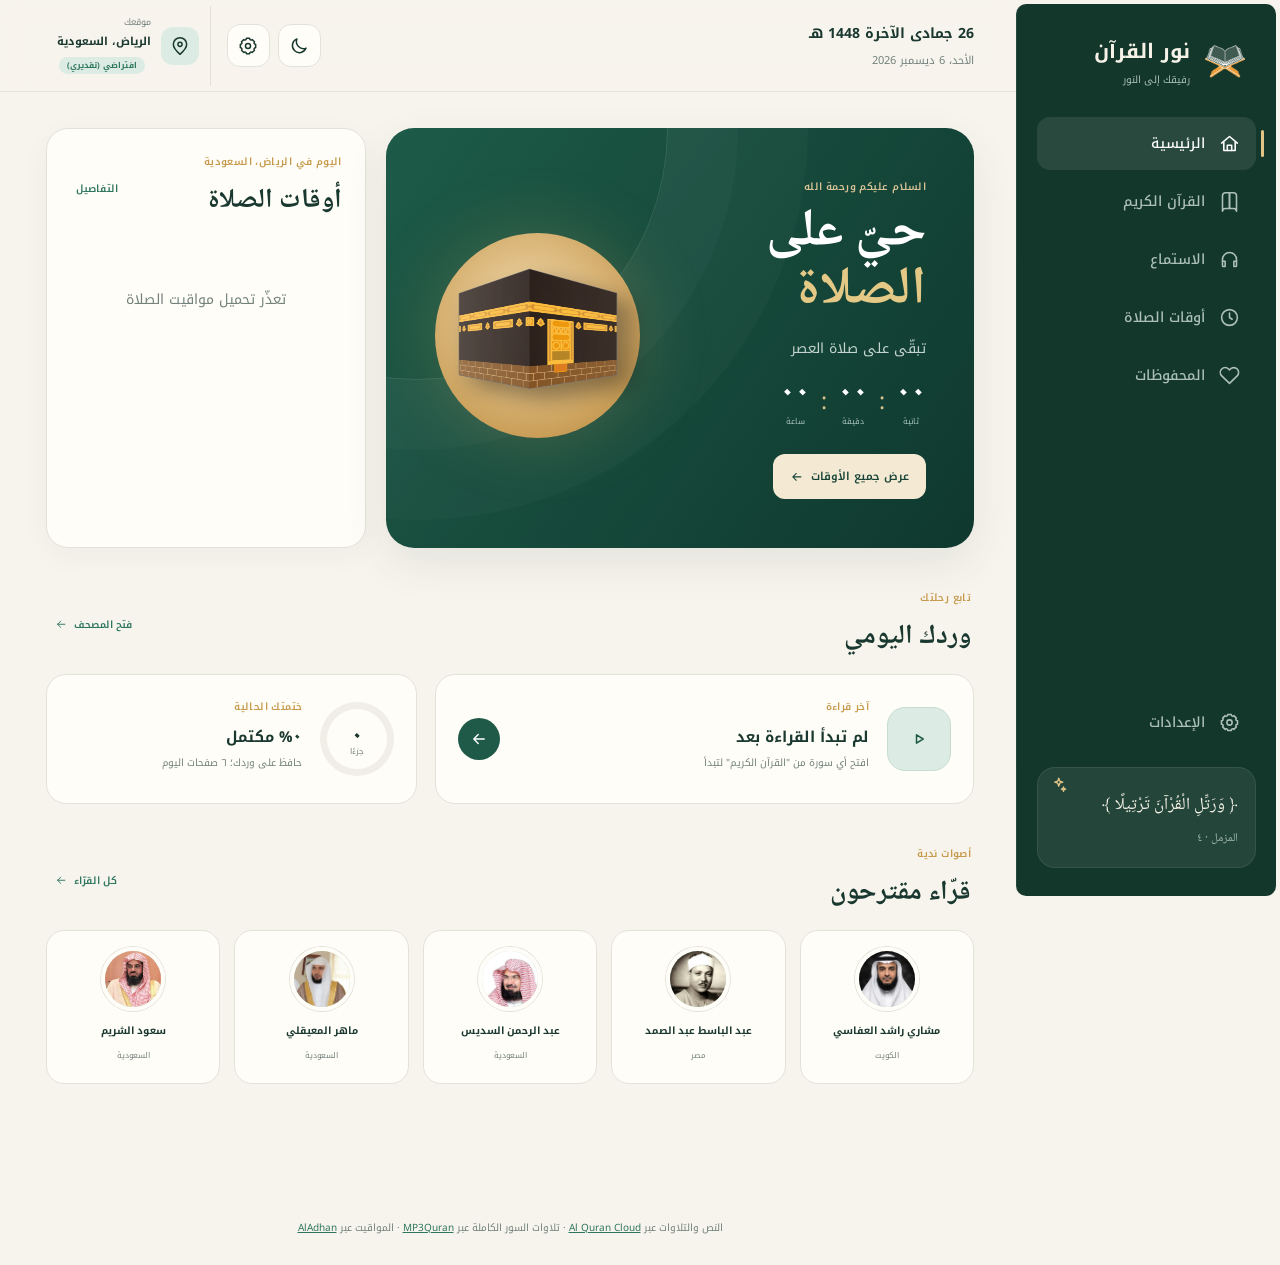
==== commit cde6973e: "Add files via upload" ====
--- a/index.html
+++ b/index.html
@@ -16,7 +16,7 @@
     <link rel="preconnect" href="https://fonts.googleapis.com">
     <link rel="preconnect" href="https://fonts.gstatic.com" crossorigin>
     <link href="https://fonts.googleapis.com/css2?family=Noto+Kufi+Arabic:wght@400;500;600;700&family=Noto+Naskh+Arabic:wght@500;600;700&family=Noto+Sans:wght@400;500;600;700&display=swap" rel="stylesheet">
-    <link rel="stylesheet" href="styles.css?v=40" />
+    <link rel="stylesheet" href="styles.css?v=41" />
     <script src="i18n.js?v=2"></script>
   </head>
   <body>
@@ -63,334 +63,13 @@
             </div>
           </div>
         </header>
-        <section class="page active" id="homePage">
-          <div class="home-grid">
-            <article class="hero-card">
-              <div class="hero-copy">
-                <span class="eyebrow" data-i18n="greeting">السلام عليكم ورحمة الله</span>
-                <h1><span data-i18n="hero_title">حيّ على</span> <em data-i18n="hero_em">الصلاة</em></h1>
-                <p>تبقّى على صلاة العصر</p>
-                <div class="countdown" id="countdown">
-                  <span>٠٠<small>ساعة</small></span>
-                  <i>:</i>
-                  <span>٠٠<small>دقيقة</small></span>
-                  <i>:</i>
-                  <span>٠٠<small>ثانية</small></span>
-                </div>
-                <button class="soft-button" data-route="prayer" data-i18n="view_all_times">عرض جميع الأوقات</button>
-              </div>
-              <div class="hero-ornament" aria-hidden="true">
-                <div class="sun-disc"></div>
-                <div class="mosque-line">
-                  <img src="icons/kaaba.png" alt="">
-                </div>
-              </div>
-            </article>
-            <article class="prayer-card" id="homePrayerCard" aria-live="polite">
-              <div class="section-head">
-                <div>
-                  <span class="eyebrow" id="homeTodayIn">اليوم في الرياض</span>
-                  <h2 data-i18n="prayer_times_heading">أوقات الصلاة</h2>
-                </div>
-                <button class="text-button" data-route="prayer" data-i18n="details">التفاصيل</button>
-              </div>
-              <div id="homePrayerList" class="prayer-list">
-                <div class="skeleton-line"></div>
-                <div class="skeleton-line"></div>
-                <div class="skeleton-line"></div>
-              </div>
-            </article>
-          </div>
-          <div class="section-head wide">
-            <div>
-              <span class="eyebrow" data-i18n="continue_journey">تابع رحلتك</span>
-              <h2 data-i18n="daily_wird">وردك اليومي</h2>
-            </div>
-            <button class="text-button" data-route="quran" data-i18n="open_mushaf">فتح المصحف</button>
-          </div>
-          <div class="reading-grid">
-            <article class="continue-card">
-              <div class="surah-medallion">يس</div>
-              <div>
-                <span class="eyebrow" data-i18n="last_read">آخر قراءة</span>
-                <h3>سورة يس</h3>
-                <p>الآية ٢٧ من ٨٣</p>
-                <div class="progress">
-                  <i style="width:32%"></i>
-                </div>
-              </div>
-              <button class="round-play" data-route="quran" data-i18n-aria="continue_aria" aria-label="متابعة القراءة">
-                <span class="directional-arrow" aria-hidden="true"></span>
-              </button>
-            </article>
-            <article class="khatma-card">
-              <div class="ring">
-                <strong>١٢</strong>
-                <small data-i18n="juz_unit">جزءًا</small>
-              </div>
-              <div>
-                <span class="eyebrow" data-i18n="khatma_current">ختمتك الحالية</span>
-                <h3><span id="khatmaPercent">٣٩٪</span> <span data-i18n="complete_suffix">مكتمل</span></h3>
-                <p data-i18n="khatma_tip">حافظ على وردك؛ ٦ صفحات اليوم</p>
-              </div>
-            </article>
-          </div>
-          <div class="section-head wide">
-            <div>
-              <span class="eyebrow" data-i18n="sweet_voices">أصوات ندية</span>
-              <h2 data-i18n="suggested_reciters">قرّاء مقترحون</h2>
-            </div>
-            <button class="text-button" data-route="listen" data-i18n="all_reciters">كل القرّاء</button>
-          </div>
-          <div class="reciters-strip" id="homeReciters"></div>
-        </section>
-        <section class="page" id="quranPage">
-          <div class="page-title">
-            <div>
-              <span class="eyebrow" data-i18n="book_of_allah">كتاب الله</span>
-              <h1 data-i18n="quran_title">القرآن الكريم</h1>
-              <p data-i18n="quran_subtitle">اقرأ وتدبّر، واحفظ موضعك للعودة إليه في أي وقت.</p>
-            </div>
-            <div class="completion">
-              <b>٣٩٪</b>
-              <span data-i18n="current_khatma">الختمة الحالية</span>
-            </div>
-          </div>
-          <div class="toolbar">
-            <label class="search">
-              <span data-icon="search"></span>
-              <input id="surahSearch" type="search" data-i18n-placeholder="search_surah_ph" placeholder="ابحث باسم السورة..." />
-            </label>
-            <div class="segmented">
-              <button class="active" id="tabSurahs" data-list-tab="surahs" data-i18n="tab_surahs">السور</button>
-              <button id="tabJuz" data-list-tab="juz" data-i18n="tab_juz">الأجزاء</button>
-              <button data-route="favorites" data-i18n="tab_favorites">المحفوظات</button>
-            </div>
-          </div>
-          <div class="surah-list" id="surahList"></div>
-        </section>
-        <section class="page" id="readerPage">
-          <div class="reader-top">
-            <button class="back-button" data-route="quran" data-i18n="back_to_surahs">العودة للسور</button>
-            <div>
-              <span id="readerMeta"></span>
-              <h1 id="readerTitle">—</h1>
-            </div>
-            <div class="font-control">
-              <button class="icon-button" id="fontButton" data-icon="textSize" data-i18n-aria="font_aria" aria-label="حجم الخط" aria-expanded="false" aria-controls="fontMenu"></button>
-              <div class="font-menu" id="fontMenu" hidden>
-                <button type="button" data-font-size="26">صغير</button>
-                <button type="button" data-font-size="31">متوسط</button>
-                <button type="button" data-font-size="38">كبير</button>
-              </div>
-            </div>
-          </div>
-          <article class="mushaf">
-            <div class="bismillah" hidden>بِسْمِ اللَّهِ الرَّحْمَنِ الرَّحِيمِ</div>
-            <div id="ayahText" class="ayah-text" aria-live="polite">
-              <p class="empty-inline" data-i18n="loading_ayahs">جاري تحميل الآيات...</p>
-            </div>
-            <div class="ayah-actions">
-              <button id="saveReading" data-i18n="save_position">حفظ الموضع</button>
-              <button id="listenCurrentSurah" data-i18n="listen_to_surah">استمع للسورة</button>
-              <button id="shareCurrentSurah" data-i18n="share_action">مشاركة</button>
-            </div>
-          </article>
-        </section>
-        <section class="page" id="listenPage">
-          <div class="page-title">
-            <div>
-              <span class="eyebrow" data-i18n="listen_heart">استمع بقلبك</span>
-              <h1 data-i18n="listen_title">الاستماع للقرآن</h1>
-              <p data-i18n="listen_subtitle">القرآن كاملًا بأصوات عشرة من نخبة قرّاء العالم الإسلامي.</p>
-            </div>
-          </div>
-          <div class="listen-toolbar">
-            <label class="search reciter-search">
-              <span data-icon="search"></span>
-              <input id="reciterSearch" type="search" data-i18n-placeholder="reciter_search_ph" placeholder="ابحث عن قارئ..." />
-            </label>
-            <label class="surah-picker">
-              <span data-i18n="surah_label">السورة</span>
-              <select id="listenSurah"></select>
-            </label>
-          </div>
-          <div class="reciters-grid" id="recitersGrid"></div>
-        </section>
-        <section class="page" id="prayerPage">
-          <div class="page-title">
-            <div>
-              <span class="eyebrow" data-i18n="precise_times">مواقيت دقيقة</span>
-              <h1 data-i18n="prayer_title">أوقات الصلاة</h1>
-              <p id="prayerLocationLabel" data-i18n="loading_location">جاري تحديد الموقع وطريقة الحساب...</p>
-            </div>
-            <div class="location-actions">
-              <button class="outline-button" id="useLocation"><span data-i18n="use_my_location">استخدام موقعي</span></button>
-              <button class="outline-button" id="pickLocationManually"><span data-i18n="choose_location">اختيار الموقع</span></button>
-            </div>
-          </div>
-          <div class="prayer-hero">
-            <div>
-              <span data-i18n="next_prayer">الصلاة القادمة</span>
-              <h2 id="nextPrayerName">—</h2>
-              <p><span data-i18n="remaining_word">متبقٍّ</span> <b id="prayerCountdown">—:—:—</b></p>
-            </div>
-            <div class="adhan-time">
-              <small data-i18n="adhan_time">وقت الأذان</small>
-              <strong id="nextPrayerTime">—:—</strong>
-              <span id="nextPrayerPeriod"></span>
-            </div>
-          </div>
-          <div class="week-prayers">
-            <div class="week-head">
-              <button id="previousDay" data-direction-icon="previous"></button>
-              <h3 id="prayerDateLabel">اليوم</h3>
-              <button id="nextDay" data-direction-icon="next"></button>
-            </div>
-            <div class="prayer-tiles" id="prayerTiles"></div>
-          </div>
-          <div class="info-grid">
-            <article>
-              <span data-icon="sunrise"></span>
-              <div>
-                <small data-i18n="sunrise_word">شروق الشمس</small>
-                <b id="sunriseInfo">—</b>
-              </div>
-            </article>
-            <article>
-              <span data-icon="moon"></span>
-              <div>
-                <small data-i18n="midnight_word">منتصف الليل</small>
-                <b id="midnightInfo">—</b>
-              </div>
-            </article>
-            <article>
-              <span class="qibla-arrow" id="qiblaArrow" data-icon="navigation"></span>
-              <div>
-                <small data-i18n="qibla_word">اتجاه القبلة</small>
-                <b id="qiblaInfo">—</b>
-              </div>
-            </article>
-          </div>
-        </section>
-        <section class="page" id="favoritesPage">
-          <div class="page-title">
-            <div>
-              <span class="eyebrow" data-i18n="personal_space">مساحتك الخاصة</span>
-              <h1 data-i18n="fav_title">المحفوظات</h1>
-              <p data-i18n="fav_subtitle">الآيات والسور ومواضع القراءة التي حفظتها.</p>
-            </div>
-          </div>
-          <div id="favoritesContent"></div>
-        </section>
-        <section class="page" id="settingsPage">
-          <div class="page-title">
-            <div>
-              <span class="eyebrow" data-i18n="tailored">تجربة تناسبك</span>
-              <h1 data-i18n="settings_title">الإعدادات</h1>
-              <p data-i18n="settings_subtitle">خصّص مظهر قرائن ولغته وتفضيلات التنبيه.</p>
-            </div>
-          </div>
-          <div class="settings-layout">
-            <section class="settings-card">
-              <div class="settings-title">
-                <span data-icon="palette"></span>
-                <div>
-                  <h2 data-i18n="appearance_title">مظهر التطبيق</h2>
-                  <p data-i18n="appearance_subtitle">اختر الوضع المريح لعينيك</p>
-                </div>
-              </div>
-              <div class="theme-options">
-                <button data-theme-value="light"><i class="preview light-preview"></i> <b data-i18n="theme_light">نهاري</b></button>
-                <button data-theme-value="dark"><i class="preview dark-preview"></i> <b data-i18n="theme_dark">ليلي</b></button>
-                <button class="selected" data-theme-value="system"><i class="preview system-preview"></i> <b data-i18n="theme_system">النظام</b></button>
-              </div>
-            </section>
-            <section class="settings-card">
-              <div class="settings-title">
-                <span data-icon="language"></span>
-                <div>
-                  <h2 data-i18n="language_title">لغة التطبيق</h2>
-                  <p data-i18n="language_subtitle">اختر من أكثر من ٢٠ لغة</p>
-                </div>
-              </div>
-              <label class="select-label" style="margin-bottom: 14px;">
-                <span data-i18n="display_language">لغة العرض</span>
-                <select id="languageSelect"></select>
-              </label>
-              <label class="toggle-row">
-                <div>
-                  <b data-i18n="eastern_numerals">الأرقام العربية</b>
-                  <small data-i18n="eastern_numerals_desc">عرض الأوقات بالأرقام ١، ٢، ٣</small>
-                </div>
-                <input id="easternNumeralsToggle" type="checkbox" checked />
-              </label>
-            </section>
-            <section class="settings-card">
-              <div class="settings-title">
-                <span data-icon="bell"></span>
-                <div>
-                  <h2 data-i18n="prayer_notif_title">الصلاة والتنبيهات</h2>
-                  <p data-i18n="prayer_notif_subtitle">تحكّم في التذكيرات</p>
-                </div>
-              </div>
-              <label class="toggle-row">
-                <div>
-                  <b data-i18n="prayer_notif_toggle">تنبيه وقت الصلاة</b>
-                  <small data-i18n="prayer_notif_desc">إشعار نظام عند دخول الوقت</small>
-                </div>
-                <input id="prayerNotifications" type="checkbox" />
-              </label>
-              <label class="toggle-row">
-                <div>
-                  <b data-i18n="daily_reminder_toggle">تذكير الورد اليومي</b>
-                  <small data-i18n="daily_reminder_desc">تذكير يومي داخل التطبيق</small>
-                </div>
-                <input id="dailyReminder" type="checkbox" />
-              </label>
-              <label class="toggle-row">
-                <div>
-                  <b data-i18n="sunrise_notif_toggle">إشعار الشروق</b>
-                  <small data-i18n="sunrise_notif_desc">قبل الشروق بعشر دقائق</small>
-                </div>
-                <input id="sunriseNotification" type="checkbox" />
-              </label>
-            </section>
-            <section class="settings-card">
-              <div class="settings-title">
-                <span data-icon="pin"></span>
-                <div>
-                  <h2 data-i18n="location_calc_title">الموقع والحساب</h2>
-                  <p data-i18n="location_calc_subtitle">إعدادات المواقيت والبيانات</p>
-                </div>
-              </div>
-              <button class="setting-link" id="settingsLocation">
-                <span><b data-i18n="location_label">الموقع</b> <small id="settingsLocationText">الرياض، السعودية</small><span class="location-source-badge" id="settingsLocationSourceBadge"></span></span>
-                <i class="setting-chevron" aria-hidden="true"></i>
-              </button>
-              <label class="select-label method-label">
-                <span data-i18n="calc_method_label">طريقة حساب الصلاة</span>
-                <select id="calculationMethod">
-                  <option value="4" data-i18n="cm_umm_qura">جامعة أم القرى</option>
-                  <option value="3" data-i18n="cm_mwl">رابطة العالم الإسلامي</option>
-                  <option value="5" data-i18n="cm_egypt">الهيئة المصرية العامة للمساحة</option>
-                  <option value="2" data-i18n="cm_isna">الجمعية الإسلامية لأمريكا الشمالية</option>
-                  <option value="8" data-i18n="cm_gulf">منطقة الخليج</option>
-                  <option value="10" data-i18n="cm_qatar">دولة قطر</option>
-                  <option value="13" data-i18n="cm_turkey">رئاسة الشؤون الدينية التركية</option>
-                </select>
-              </label>
-              <button class="setting-link" id="clearLocalData">
-                <span><b data-i18n="clear_data">مسح البيانات المحلية</b> <small data-i18n="clear_data_desc">المحفوظات وموضع القراءة والإعدادات</small></span>
-                <i class="setting-chevron" aria-hidden="true"></i>
-              </button>
-              <button class="setting-link" id="openAbout">
-                <span><b data-i18n="about">حول نور القرآن</b> <small id="aboutVersion" data-i18n="about_version">الإصدار ٢.٠ · البيانات: Al Quran Cloud وAlAdhan</small></span>
-                <i class="setting-chevron" aria-hidden="true"></i>
-              </button>
-            </section>
-          </div>
-        </section>
+        <section class="page active" id="homePage"></section>
+        <section class="page" id="quranPage"></section>
+        <section class="page" id="readerPage"></section>
+        <section class="page" id="listenPage"></section>
+        <section class="page" id="prayerPage"></section>
+        <section class="page" id="favoritesPage"></section>
+        <section class="page" id="settingsPage"></section>
       </main>
     </div>
     <div class="player" id="player" hidden>
@@ -448,8 +127,9 @@
           <h2 id="ayahActionsTitle" lang="ar" dir="rtl"></h2>
           <button class="icon-button" id="closeAyahActions" data-icon="close" aria-label="إغلاق"></button>
         </div>
-        <div id="explanation">نص تفسير الأيه...</div>
+        <div id="explanation" lang="ar" dir="rtl" aria-live="polite">نص تفسير الأيه...</div>
         <div class="ayah-context-actions">
+          <button type="button" id="ListenToAverse">إستماع للآية</button>
           <button type="button" id="saveAyahAction">حفظ الآية</button>
           <button type="button" id="shareAyahAction">مشاركة الآية</button>
         </div>
@@ -463,6 +143,6 @@
       <span data-i18n="footer_credit_2">· المواقيت عبر</span>
       <a href="https://aladhan.com" target="_blank" rel="noreferrer">AlAdhan</a>
     </footer>
-    <script src="app.js?v=40"></script>
+    <script src="app.js?v=41"></script>
   </body>
-</html>
+</html>
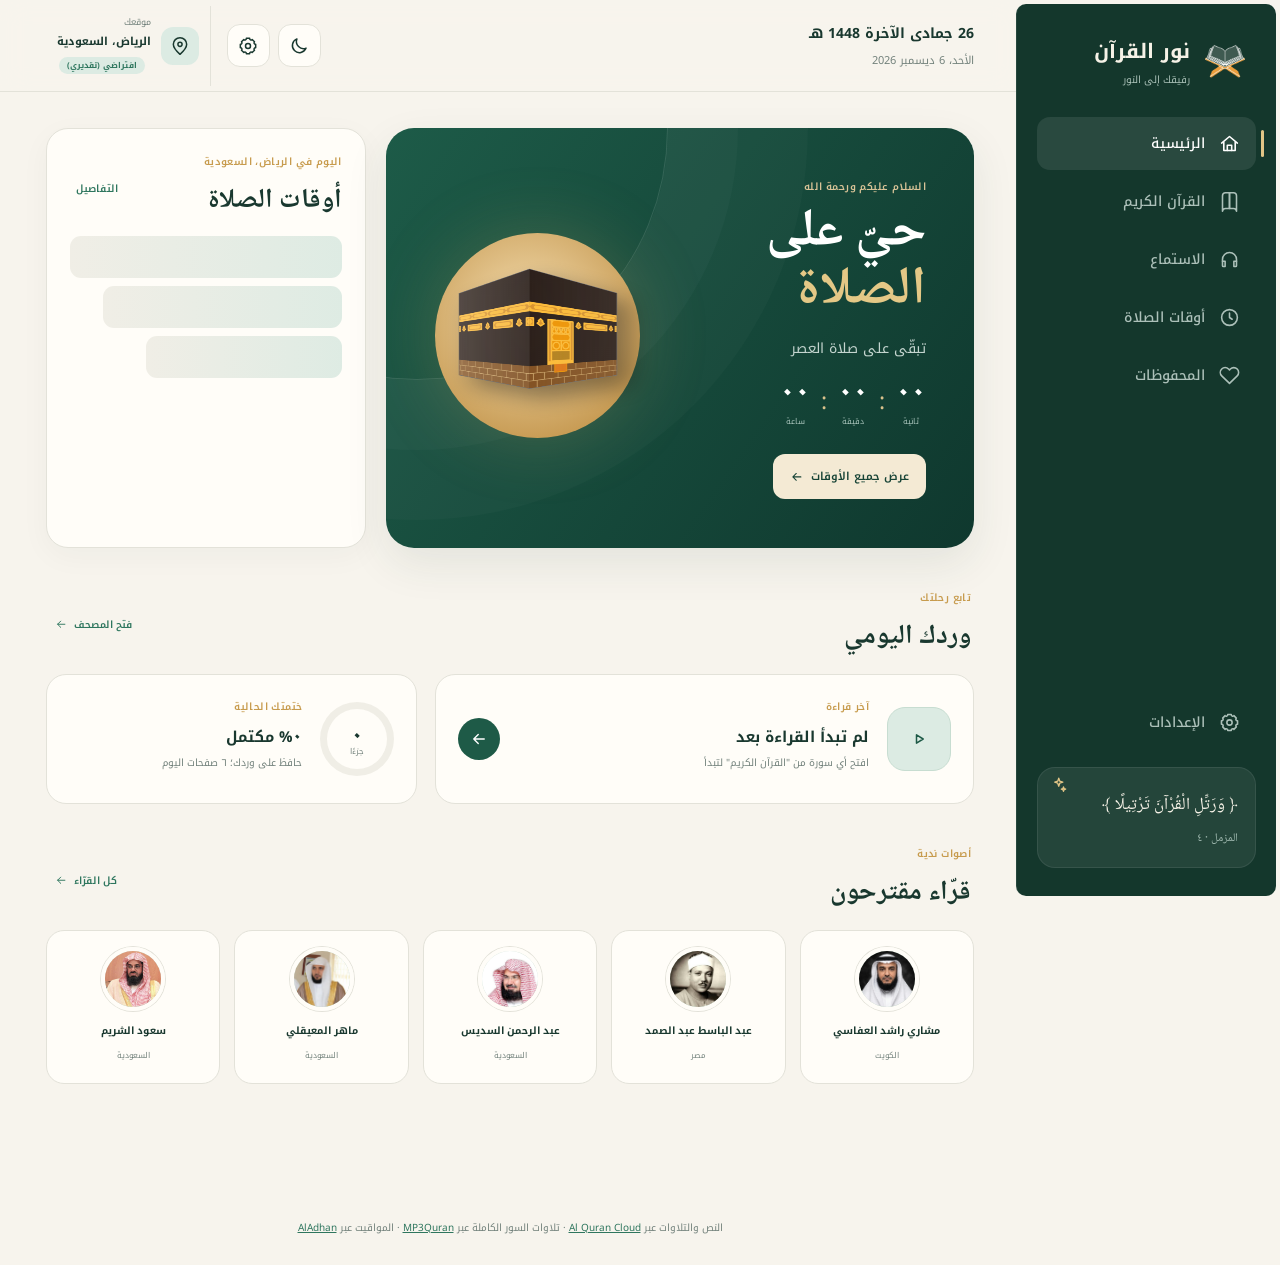
==== commit 8a77ad6e: "Update index.html" ====
--- a/index.html
+++ b/index.html
@@ -143,6 +143,6 @@
       <span data-i18n="footer_credit_2">· المواقيت عبر</span>
       <a href="https://aladhan.com" target="_blank" rel="noreferrer">AlAdhan</a>
     </footer>
-    <script src="app.js?v=41"></script>
+    <script src="app.js?v=42"></script>
   </body>
-</html>+</html>
